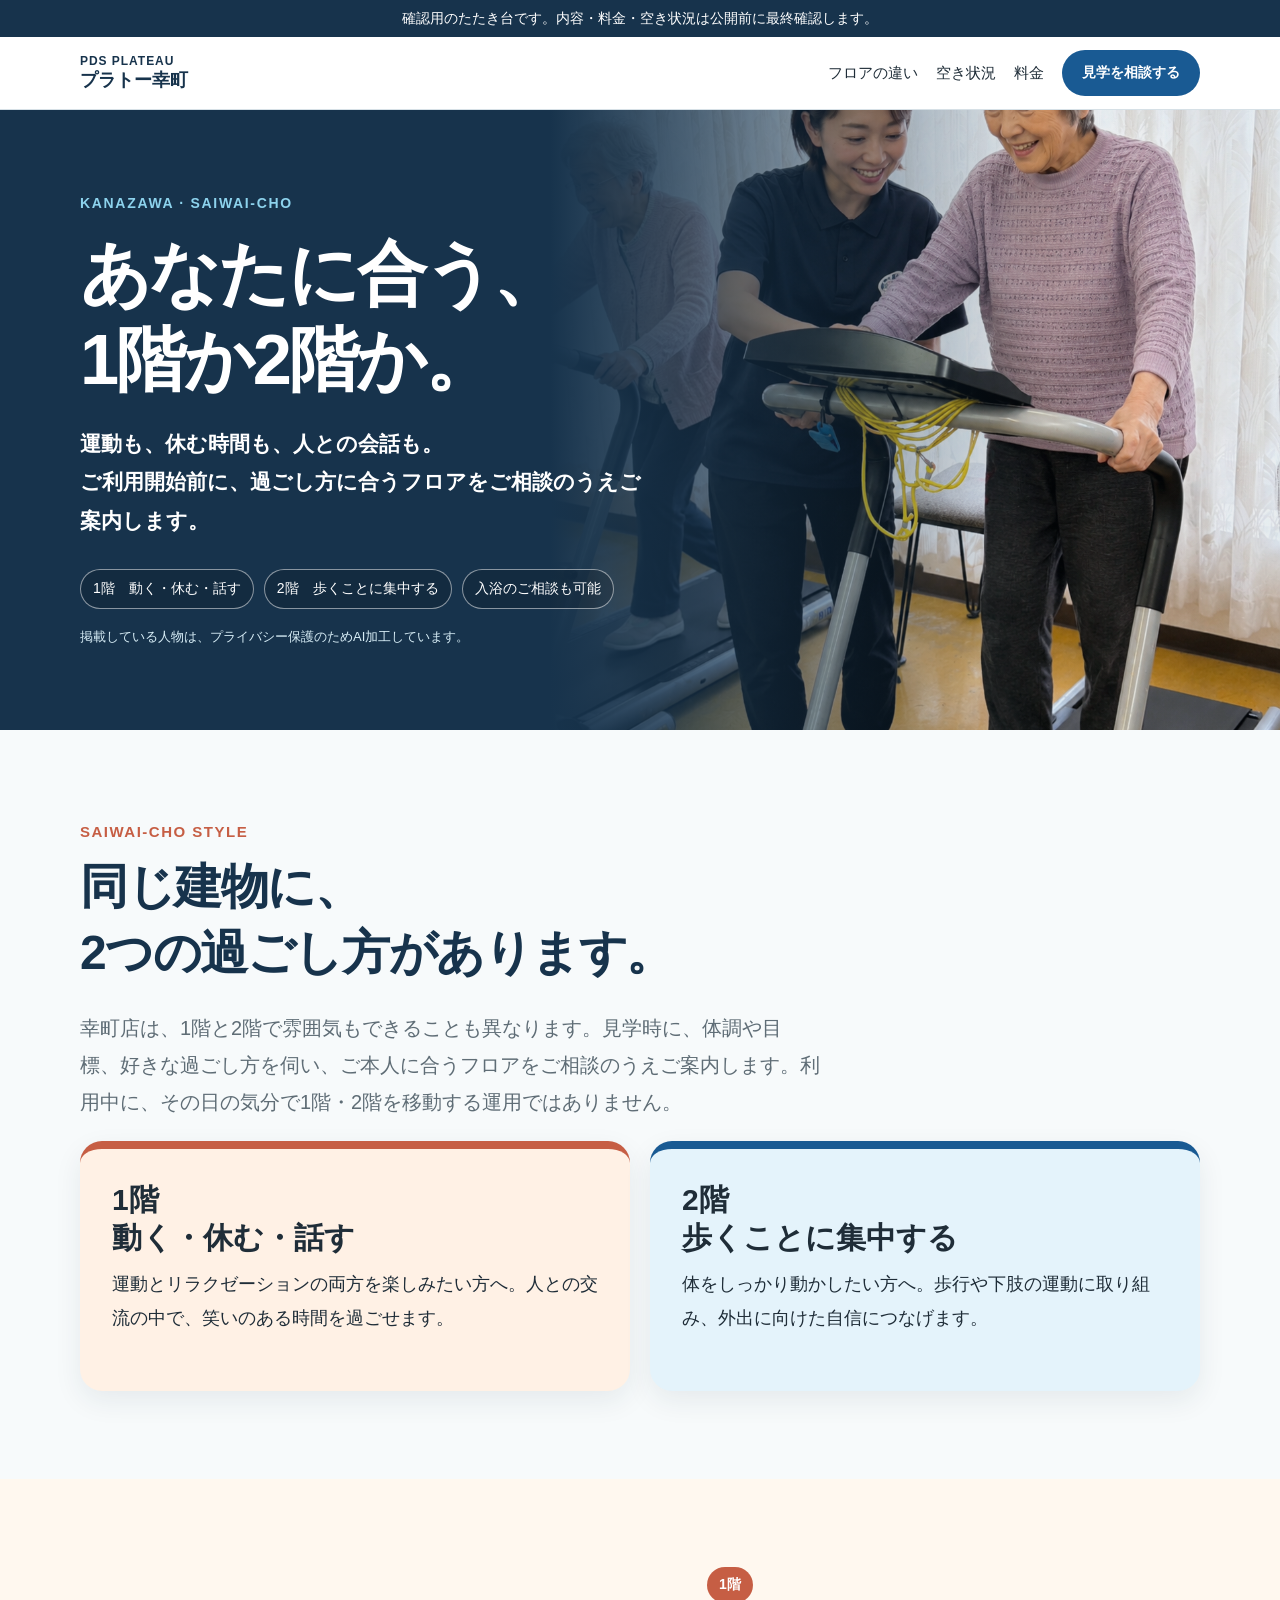
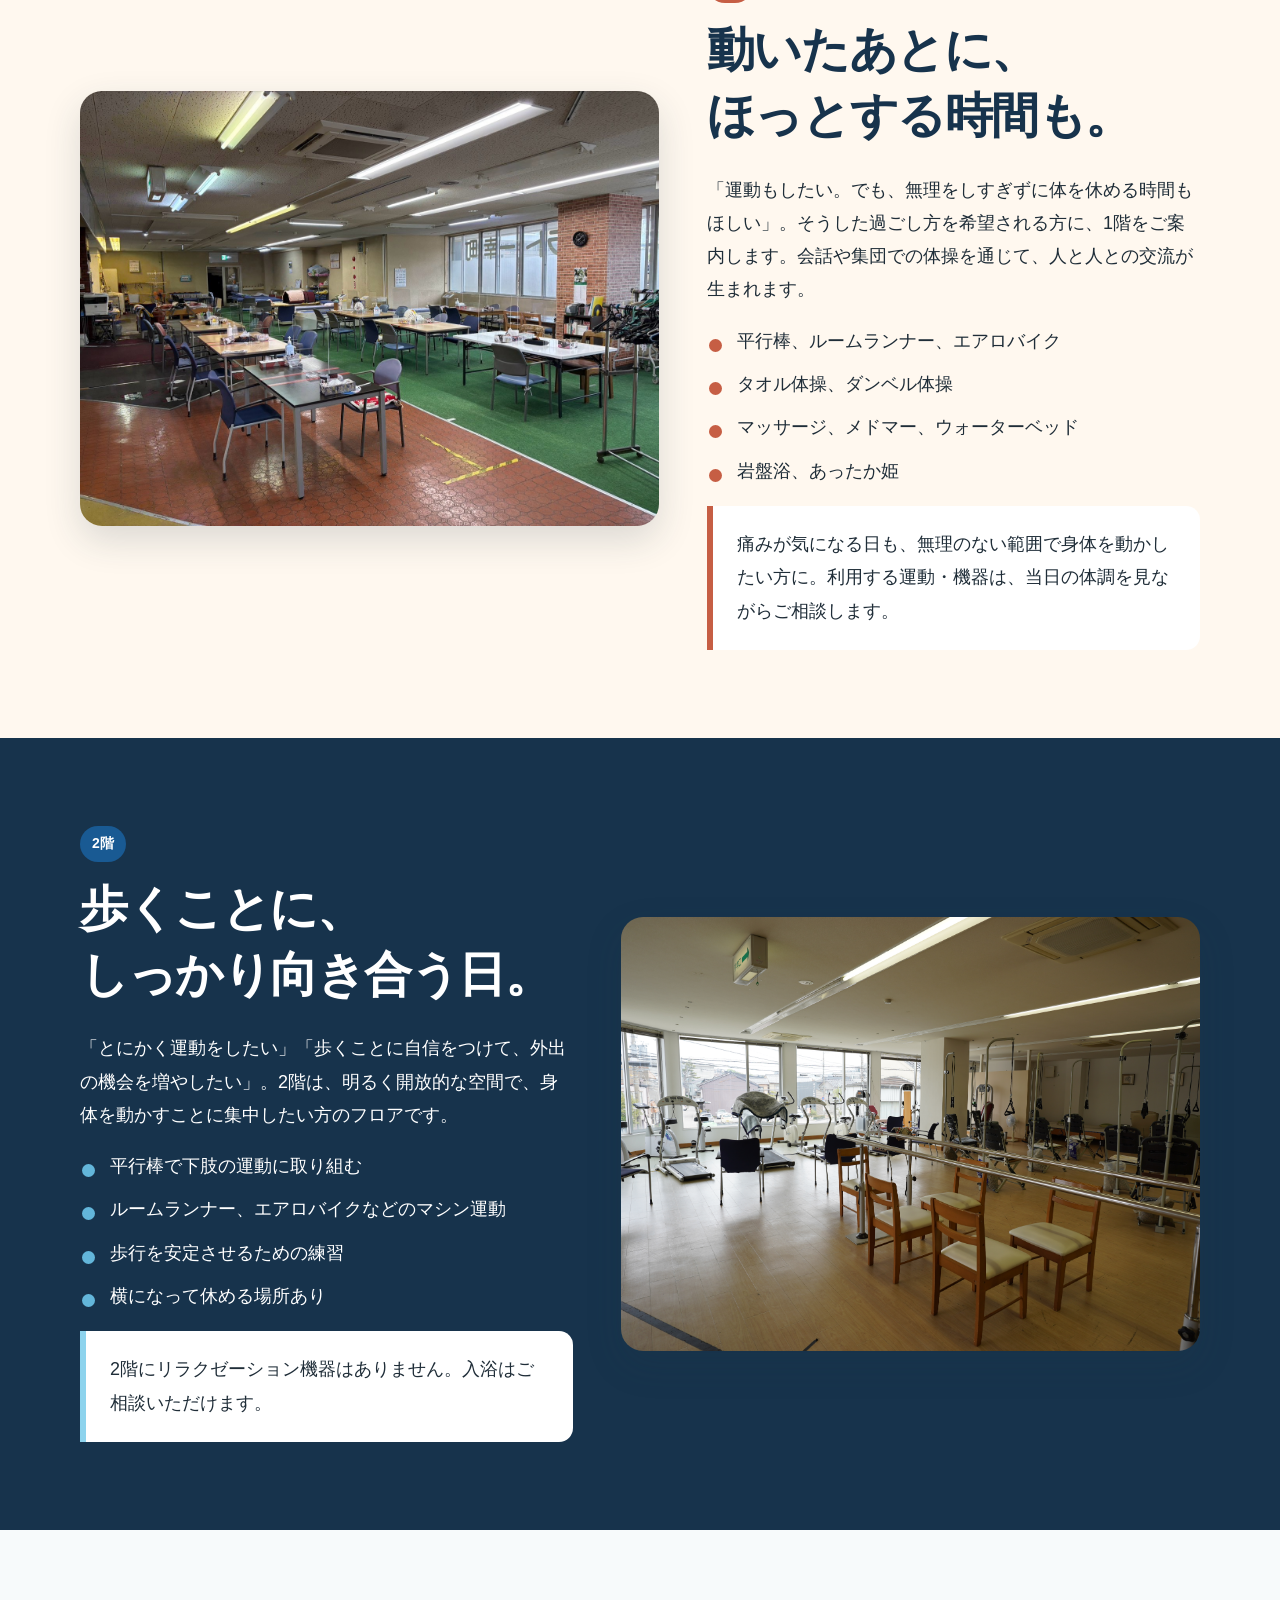
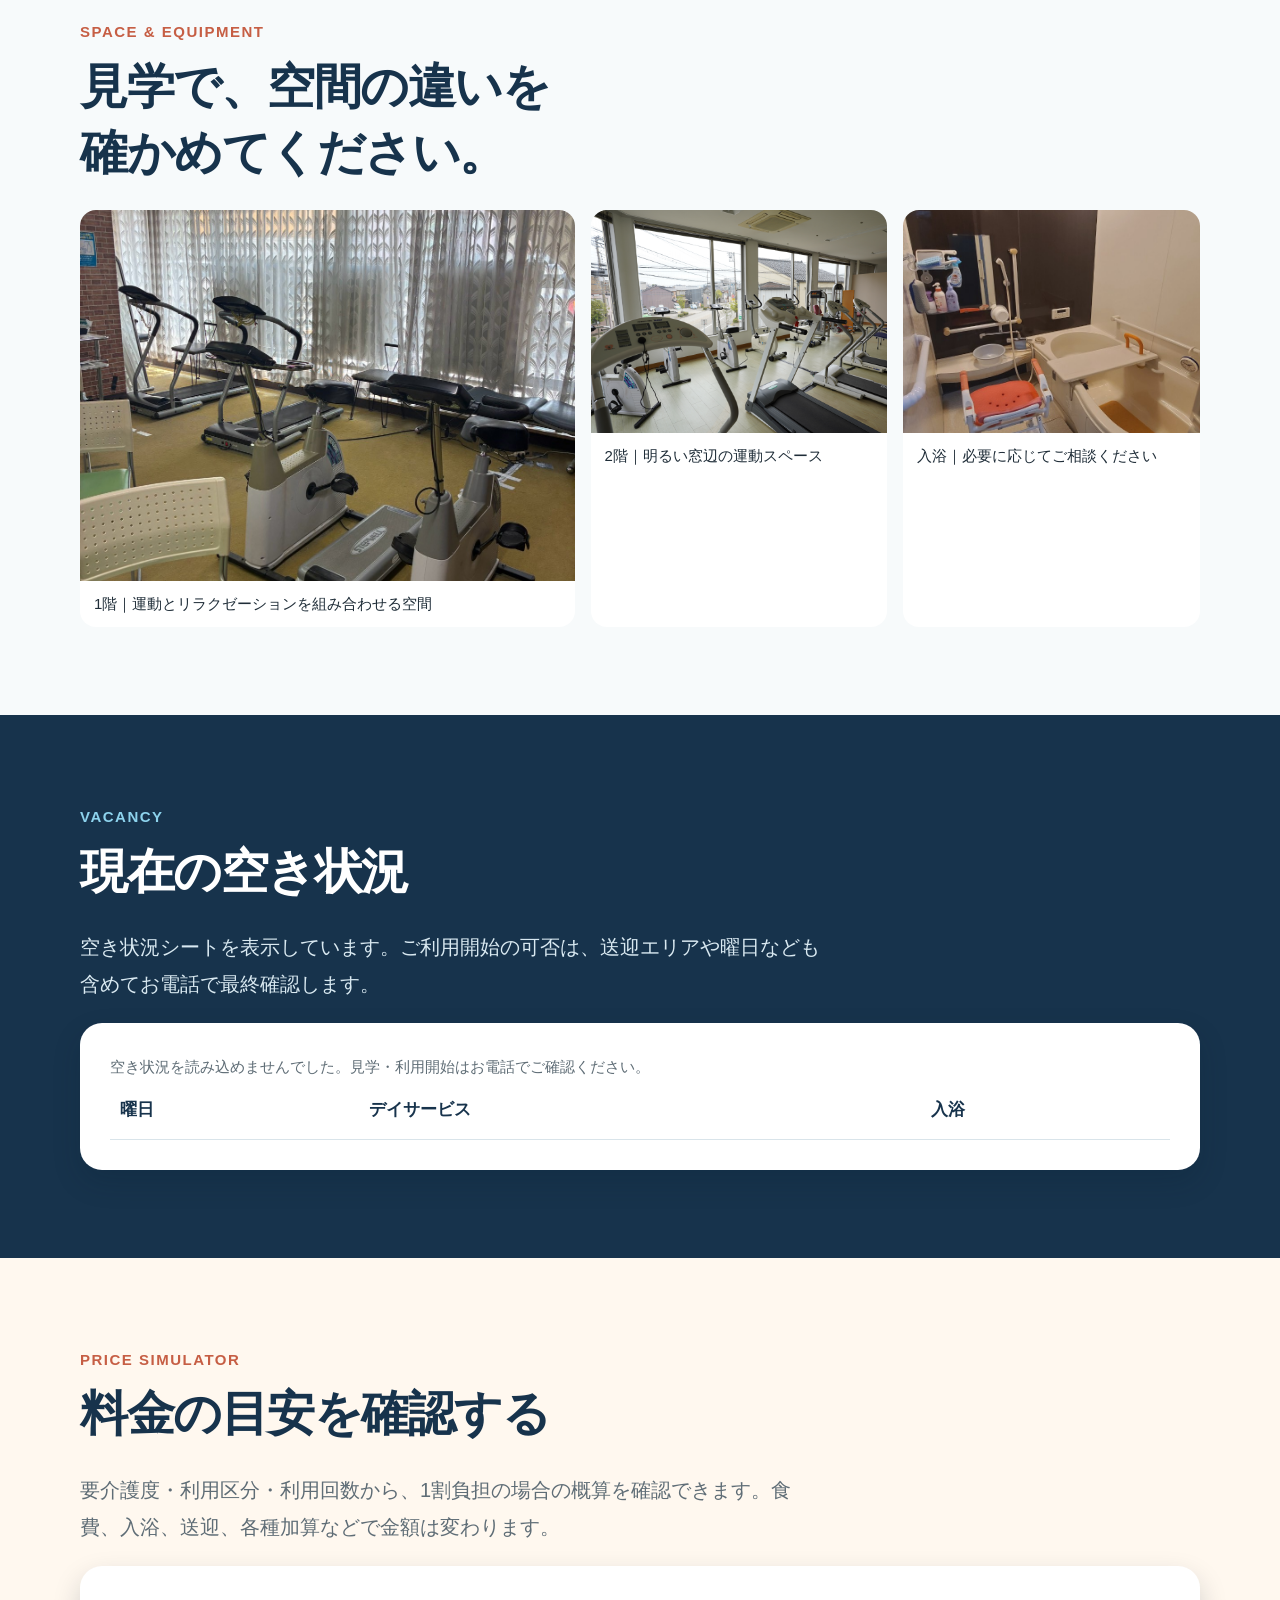
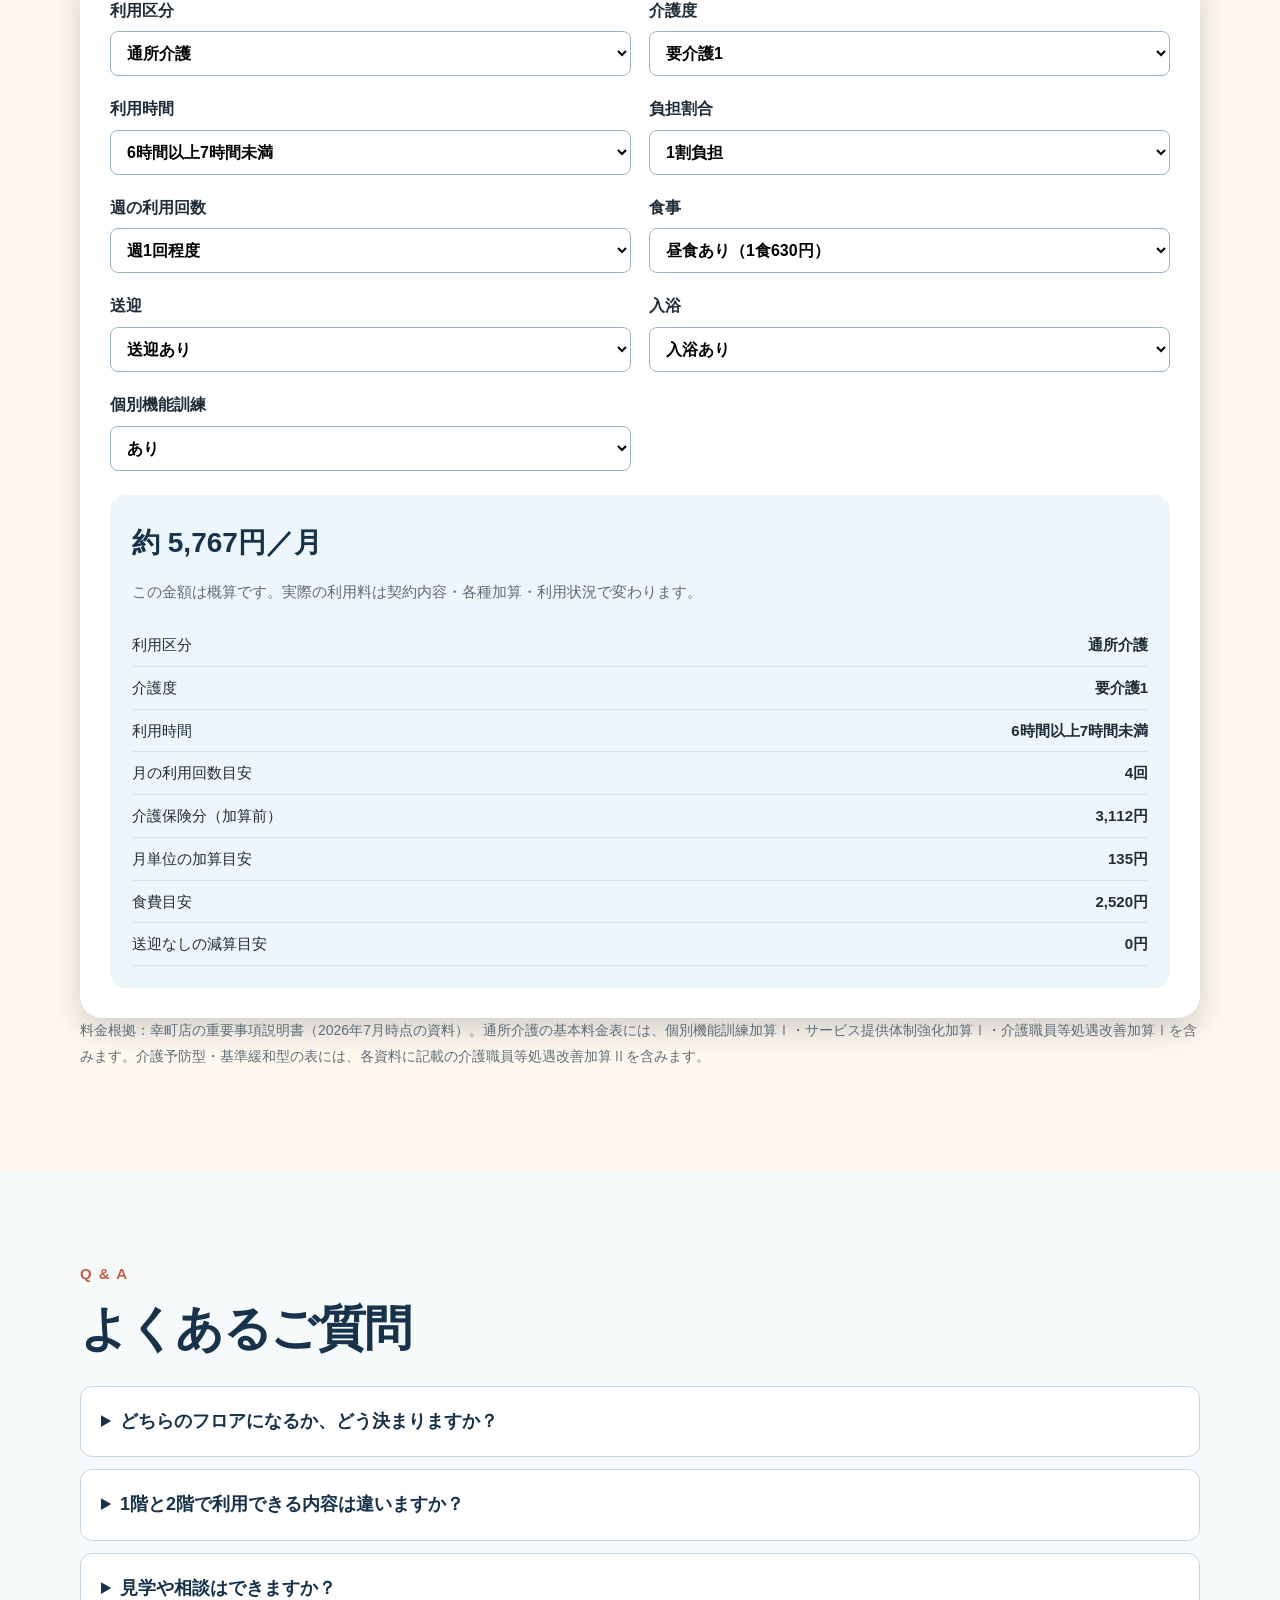
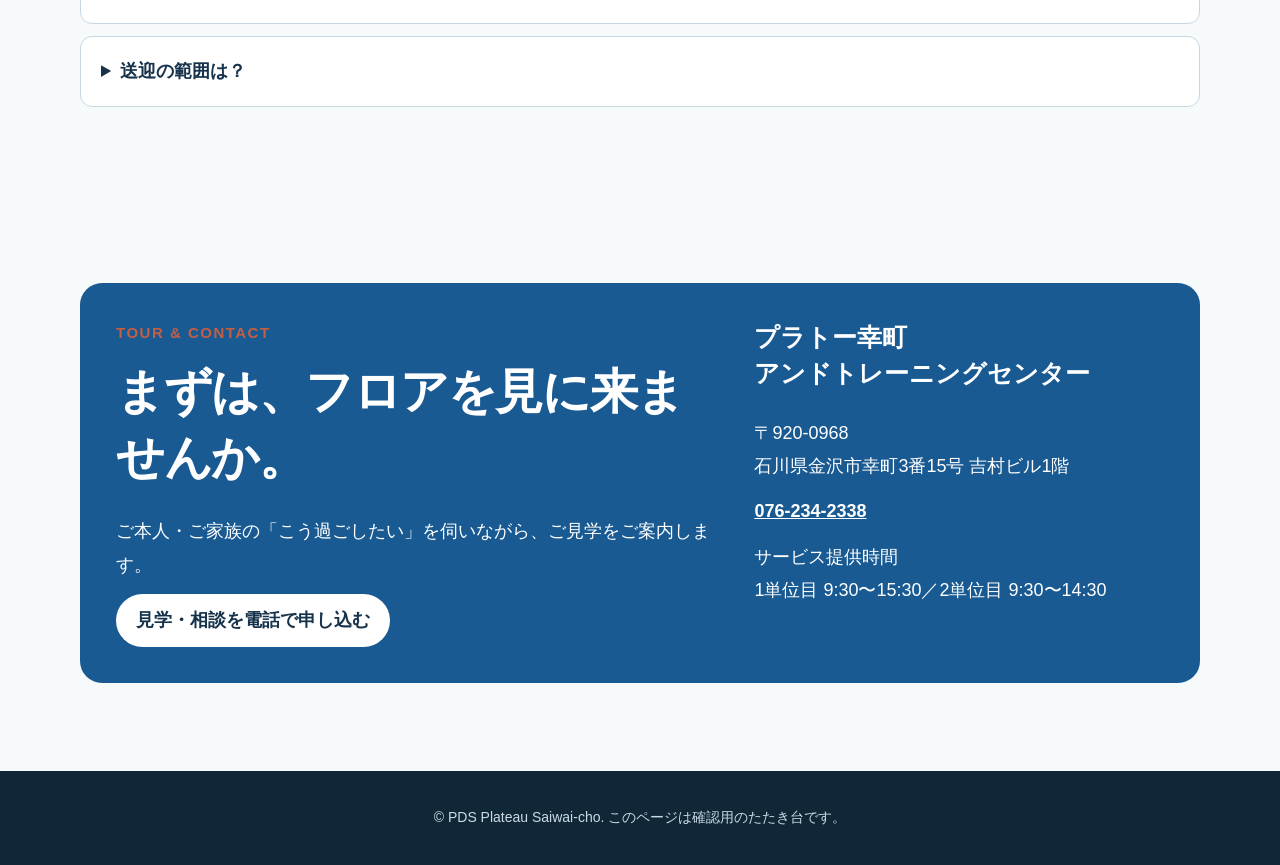
==== index.html @ 72af3db1 "Add Saiwaicho review pages" ====
<!doctype html>
<html lang="ja">
<head>
  <meta charset="utf-8">
  <meta name="viewport" content="width=device-width, initial-scale=1">
  <meta name="robots" content="noindex,nofollow">
  <title>プラトー幸町アンドトレーニングセンター｜金沢市のデイサービス</title>
  <meta name="description" content="金沢市幸町のプラトー幸町アンドトレーニングセンター。1階は運動とリラクゼーション、2階は運動に集中できるデイサービスです。">
  <link rel="stylesheet" href="assets/saiwaicho.css">
</head>
<body>
  <div class="draft-banner">確認用のたたき台です。内容・料金・空き状況は公開前に最終確認します。</div>
  <header class="site-header">
    <div class="header-inner">
      <a class="brand" href="#top"><small>PDS PLATEAU</small>プラトー幸町</a>
      <nav class="site-nav" aria-label="ページ内メニュー">
        <a href="#floors">フロアの違い</a><a href="#availability">空き状況</a><a href="#price">料金</a>
        <a class="nav-cta" href="#visit">見学を相談する</a>
      </nav>
    </div>
  </header>

  <main id="top">
    <section class="hero" aria-labelledby="hero-title">
      <div class="hero-media"><img src="assets/saiwaicho/hero-ai-training.png" alt="スタッフと一緒にルームランナーで運動する様子"></div>
      <div class="hero-inner">
        <div>
          <p class="eyebrow">KANAZAWA · SAIWAI-CHO</p>
          <h1 id="hero-title">あなたに合う、<br>1階か2階か。</h1>
          <p class="hero-lead">運動も、休む時間も、人との会話も。<br>ご利用開始前に、過ごし方に合うフロアをご相談のうえご案内します。</p>
          <div class="hero-steps"><span>1階　動く・休む・話す</span><span>2階　歩くことに集中する</span><span>入浴のご相談も可能</span></div>
          <p class="photo-note">掲載している人物は、プライバシー保護のためAI加工しています。</p>
        </div>
      </div>
    </section>

    <section class="section">
      <div class="container">
        <p class="section-kicker">SAIWAI-CHO STYLE</p>
        <h2>同じ建物に、<br>2つの過ごし方があります。</h2>
        <p class="lede">幸町店は、1階と2階で雰囲気もできることも異なります。見学時に、体調や目標、好きな過ごし方を伺い、ご本人に合うフロアをご相談のうえご案内します。利用中に、その日の気分で1階・2階を移動する運用ではありません。</p>
        <div class="floor-choice" id="floors">
          <a class="choice-card choice-card--one" href="#floor-one"><strong>1階<br>動く・休む・話す</strong>運動とリラクゼーションの両方を楽しみたい方へ。人との交流の中で、笑いのある時間を過ごせます。</a>
          <a class="choice-card choice-card--two" href="#floor-two"><strong>2階<br>歩くことに集中する</strong>体をしっかり動かしたい方へ。歩行や下肢の運動に取り組み、外出に向けた自信につなげます。</a>
        </div>
      </div>
    </section>

    <section class="section section--cream" id="floor-one">
      <div class="container floor-block">
        <div class="floor-image"><img src="assets/saiwaicho/floor-one.jpg" alt="1階のテーブルと運動スペース"></div>
        <div>
          <span class="floor-label">1階</span>
          <h2>動いたあとに、<br>ほっとする時間も。</h2>
          <p>「運動もしたい。でも、無理をしすぎずに体を休める時間もほしい」。そうした過ごし方を希望される方に、1階をご案内します。会話や集団での体操を通じて、人と人との交流が生まれます。</p>
          <ul class="feature-list">
            <li>平行棒、ルームランナー、エアロバイク</li>
            <li>タオル体操、ダンベル体操</li>
            <li>マッサージ、メドマー、ウォーターベッド</li>
            <li>岩盤浴、あったか姫</li>
          </ul>
          <div class="note-box">痛みが気になる日も、無理のない範囲で身体を動かしたい方に。利用する運動・機器は、当日の体調を見ながらご相談します。</div>
        </div>
      </div>
    </section>

    <section class="section section--blue" id="floor-two">
      <div class="container floor-block floor-block--reverse">
        <div>
          <span class="floor-label floor-label--two">2階</span>
          <h2>歩くことに、<br>しっかり向き合う日。</h2>
          <p>「とにかく運動をしたい」「歩くことに自信をつけて、外出の機会を増やしたい」。2階は、明るく開放的な空間で、身体を動かすことに集中したい方のフロアです。</p>
          <ul class="feature-list feature-list--two">
            <li>平行棒で下肢の運動に取り組む</li>
            <li>ルームランナー、エアロバイクなどのマシン運動</li>
            <li>歩行を安定させるための練習</li>
            <li>横になって休める場所あり</li>
          </ul>
          <div class="note-box">2階にリラクゼーション機器はありません。入浴はご相談いただけます。</div>
        </div>
        <div class="floor-image"><img src="assets/saiwaicho/floor-two-wide.jpg" alt="2階の平行棒と運動機器があるスペース"></div>
      </div>
    </section>

    <section class="section">
      <div class="container">
        <p class="section-kicker">SPACE & EQUIPMENT</p>
        <h2>見学で、空間の違いを<br>確かめてください。</h2>
        <div class="gallery">
          <figure><img src="assets/saiwaicho/floor-one-cardio.jpg" alt="1階のエアロバイクとルームランナー"><figcaption>1階｜運動とリラクゼーションを組み合わせる空間</figcaption></figure>
          <figure><img src="assets/saiwaicho/floor-two-cardio.jpg" alt="2階のルームランナーとエアロバイク"><figcaption>2階｜明るい窓辺の運動スペース</figcaption></figure>
          <figure><img src="assets/saiwaicho/bath.jpg" alt="手すりと入浴用椅子のある浴室"><figcaption>入浴｜必要に応じてご相談ください</figcaption></figure>
        </div>
      </div>
    </section>

    <section class="section section--blue" id="availability">
      <div class="container">
        <p class="section-kicker">VACANCY</p>
        <h2>現在の空き状況</h2>
        <p class="lede">空き状況シートを表示しています。ご利用開始の可否は、送迎エリアや曜日なども含めてお電話で最終確認します。</p>
        <div class="availability-wrap" data-pds-availability></div>
      </div>
    </section>

    <section class="section section--cream" id="price">
      <div class="container">
        <p class="section-kicker">PRICE SIMULATOR</p>
        <h2>料金の目安を確認する</h2>
        <p class="lede">要介護度・利用区分・利用回数から、1割負担の場合の概算を確認できます。食費、入浴、送迎、各種加算などで金額は変わります。</p>
        <div class="simulator" data-pds-simulator></div>
        <p class="source-note">料金根拠：幸町店の重要事項説明書（2026年7月時点の資料）。通所介護の基本料金表には、個別機能訓練加算Ⅰ・サービス提供体制強化加算Ⅰ・介護職員等処遇改善加算Ⅰを含みます。介護予防型・基準緩和型の表には、各資料に記載の介護職員等処遇改善加算Ⅱを含みます。</p>
      </div>
    </section>

    <section class="section">
      <div class="container">
        <p class="section-kicker">Q & A</p>
        <h2>よくあるご質問</h2>
        <div class="faq">
          <details><summary>どちらのフロアになるか、どう決まりますか？</summary><p>運動量、休憩の取り方、人との交流などのご希望を伺い、ご利用開始前にご相談のうえフロアをご案内します。利用中に、その日の気分で1階・2階を移動する運用ではありません。</p></details>
          <details><summary>1階と2階で利用できる内容は違いますか？</summary><p>1階は運動とリラクゼーション、2階は運動に集中できる環境です。2階にはリラクゼーション機器はありませんが、横になって休める場所があり、入浴もご相談いただけます。</p></details>
          <details><summary>見学や相談はできますか？</summary><p>可能です。曜日ごとの空き状況も含め、まずはお気軽にお電話ください。</p></details>
          <details><summary>送迎の範囲は？</summary><p>通常の実施地域は金沢市です。詳しい送迎可否は住所と曜日を伺って確認します。</p></details>
        </div>
      </div>
    </section>

    <section class="section" id="visit">
      <div class="container contact">
        <div><p class="section-kicker">TOUR & CONTACT</p><h2>まずは、フロアを見に来ませんか。</h2><p>ご本人・ご家族の「こう過ごしたい」を伺いながら、ご見学をご案内します。</p><a class="button" href="tel:0762342338">見学・相談を電話で申し込む</a></div>
        <div><h3>プラトー幸町<br>アンドトレーニングセンター</h3><p>〒920-0968<br>石川県金沢市幸町3番15号 吉村ビル1階</p><p><a href="tel:0762342338">076-234-2338</a></p><p>サービス提供時間<br>1単位目 9:30〜15:30／2単位目 9:30〜14:30</p></div>
      </div>
    </section>
  </main>
  <footer class="footer">© PDS Plateau Saiwai-cho. このページは確認用のたたき台です。</footer>
  <script src="assets/saiwaicho-config.js"></script>
  <script src="assets/saiwaicho-tools.js"></script>
  <script>window.PDSSaiwaichoTools.init(window.PDSSaiwaichoConfig);</script>
</body>
</html>
---- assets/saiwaicho.css ----
@import url("tokens.css");

:root {
  --saiwai-navy: #17334c;
  --saiwai-blue: #195a93;
  --saiwai-sky: #eaf5fb;
  --saiwai-coral: #c65e44;
  --saiwai-cream: #fff8ef;
  --saiwai-ink: #1f2d38;
  --saiwai-line: #c6d8e2;
  --saiwai-muted: #5f6d76;
  --saiwai-white: #ffffff;
  --saiwai-radius: 22px;
}

* { box-sizing: border-box; }
html { scroll-behavior: smooth; }
body {
  margin: 0;
  color: var(--saiwai-ink);
  background: #f7fafb;
  font-family: "Noto Sans JP", "Hiragino Kaku Gothic ProN", "Yu Gothic", sans-serif;
  font-size: 18px;
  line-height: 1.85;
}
img { display: block; width: 100%; height: auto; }
a { color: inherit; }
button, select { font: inherit; }
.draft-banner { padding: 8px 20px; color: #fff; background: var(--saiwai-navy); text-align: center; font-size: 14px; line-height: 1.5; }
.site-header { position: sticky; z-index: 30; top: 0; border-bottom: 1px solid #d6e0e6; background: rgba(255,255,255,.94); backdrop-filter: blur(8px); }
.header-inner, .container { width: min(1120px, calc(100% - 40px)); margin: 0 auto; }
.header-inner { min-height: 72px; display: flex; justify-content: space-between; align-items: center; gap: 16px; }
.brand { color: var(--saiwai-navy); text-decoration: none; font-weight: 800; line-height: 1.25; }
.brand small { display: block; font-size: 12px; letter-spacing: .08em; }
.site-nav { display: flex; align-items: center; gap: 18px; font-size: 15px; }
.site-nav a { text-decoration: none; }
.site-nav .nav-cta, .button { display: inline-flex; justify-content: center; align-items: center; min-height: 50px; padding: 10px 20px; border: 0; border-radius: 999px; color: #fff; background: var(--saiwai-blue); text-decoration: none; font-weight: 800; cursor: pointer; }
.site-nav .nav-cta { min-height: 40px; font-size: 14px; }
.hero { overflow: hidden; position: relative; min-height: 620px; color: #fff; background: var(--saiwai-navy); }
.hero-media { position: absolute; inset: 0 0 0 43%; }
.hero-media::after { content: ""; position: absolute; inset: 0; background: linear-gradient(90deg, var(--saiwai-navy) 0%, rgba(23,51,76,.78) 18%, rgba(23,51,76,.08) 68%); }
.hero-media img { height: 100%; object-fit: cover; object-position: center; }
.hero-inner { position: relative; z-index: 1; width: min(1120px, calc(100% - 40px)); min-height: 620px; margin: auto; display: flex; align-items: center; }
.eyebrow { margin: 0 0 14px; color: #8dd3ed; font-size: 14px; font-weight: 800; letter-spacing: .12em; }
h1, h2, h3, p { margin-top: 0; }
h1 { max-width: 680px; margin-bottom: 22px; font-size: clamp(42px, 5.5vw, 72px); line-height: 1.22; letter-spacing: -.04em; }
.hero-lead { max-width: 570px; margin-bottom: 28px; font-size: 21px; font-weight: 600; }
.photo-note { margin: 16px 0 0; color: #d7edf6; font-size: 13px; }
.hero-steps { display: flex; flex-wrap: wrap; gap: 10px; max-width: 560px; }
.hero-steps span { padding: 6px 12px; border: 1px solid rgba(255,255,255,.5); border-radius: 999px; background: rgba(0,0,0,.15); font-size: 14px; }
.section { padding: 88px 0; }
.section--cream { background: var(--saiwai-cream); }
.section--blue { color: #fff; background: var(--saiwai-navy); }
.section-kicker { margin-bottom: 8px; color: var(--saiwai-coral); font-size: 15px; font-weight: 800; letter-spacing: .1em; }
.section--blue .section-kicker { color: #8dd3ed; }
h2 { margin-bottom: 24px; color: var(--saiwai-navy); font-size: clamp(30px, 4vw, 48px); line-height: 1.38; letter-spacing: -.03em; }
.section--blue h2 { color: #fff; }
h3 { color: var(--saiwai-navy); font-size: 25px; line-height: 1.45; }
.section--blue h3 { color: #fff; }
.lede { max-width: 740px; color: var(--saiwai-muted); font-size: 20px; }
.section--blue .lede { color: #d9e9f1; }
.floor-choice { display: grid; grid-template-columns: 1fr 1fr; gap: 20px; }
.choice-card { min-height: 250px; padding: 32px; border-radius: var(--saiwai-radius); color: var(--saiwai-ink); text-decoration: none; box-shadow: 0 10px 28px rgba(30,53,67,.08); }
.choice-card--one { background: #fff1e5; border-top: 8px solid var(--saiwai-coral); }
.choice-card--two { background: #e4f3fb; border-top: 8px solid var(--saiwai-blue); }
.choice-card strong { display: block; margin-bottom: 12px; font-size: 30px; line-height: 1.25; }
.floor-block { display: grid; grid-template-columns: 1.08fr .92fr; gap: 48px; align-items: center; }
.floor-block--reverse { grid-template-columns: .92fr 1.08fr; }
.floor-block--reverse .floor-image { order: 2; }
.floor-label { display: inline-flex; margin-bottom: 14px; padding: 5px 12px; border-radius: 999px; color: #fff; background: var(--saiwai-coral); font-size: 14px; font-weight: 800; }
.floor-label--two { background: var(--saiwai-blue); }
.floor-image { overflow: hidden; border-radius: var(--saiwai-radius); box-shadow: 0 14px 36px rgba(30,53,67,.16); }
.floor-image img { aspect-ratio: 4 / 3; object-fit: cover; }
.feature-list { padding: 0; list-style: none; }
.feature-list li { position: relative; margin: 10px 0; padding-left: 30px; }
.feature-list li::before { content: ""; position: absolute; top: .78em; left: 2px; width: 13px; height: 13px; border-radius: 50%; background: var(--saiwai-coral); }
.feature-list--two li::before { background: #63b6da; }
.gallery { display: grid; grid-template-columns: 1.25fr .75fr .75fr; gap: 16px; }
.gallery figure { margin: 0; overflow: hidden; border-radius: 16px; background: #fff; }
.gallery img { aspect-ratio: 4 / 3; object-fit: cover; }
.gallery figcaption { padding: 12px 14px; font-size: 15px; line-height: 1.5; }
.note-box { padding: 22px 24px; border-left: 6px solid var(--saiwai-coral); border-radius: 0 14px 14px 0; background: #fff; }
.section--blue .note-box { border-color: #8dd3ed; color: var(--saiwai-ink); }
.availability-wrap, .simulator, .fact-panel { padding: 30px; border-radius: var(--saiwai-radius); background: #fff; color: var(--saiwai-ink); box-shadow: 0 12px 28px rgba(8,27,43,.18); }
.availability-table { width: 100%; border-collapse: collapse; font-size: 17px; }
.availability-table th, .availability-table td { padding: 13px 10px; border-bottom: 1px solid #d9e4ea; text-align: left; }
.availability-table th { color: var(--saiwai-navy); }
.availability-status { margin: 0; color: var(--saiwai-muted); font-size: 15px; }
.form-grid { display: grid; grid-template-columns: repeat(2, 1fr); gap: 18px; }
.form-grid label { display: block; font-size: 16px; font-weight: 700; }
.form-grid select { width: 100%; margin-top: 6px; padding: 12px; border: 1px solid #9eb4c1; border-radius: 8px; background: #fff; }
.estimate-result { margin-top: 24px; padding: 22px; border-radius: 16px; background: #edf6fa; }
.estimate-result strong { color: var(--saiwai-navy); font-size: 28px; }
.estimate-result small { display: block; margin-top: 10px; color: var(--saiwai-muted); }
.hidden { display: none !important; }
.price-breakdown { margin: 18px 0 0; padding: 0; list-style: none; font-size: 15px; }
.price-breakdown li { display: flex; justify-content: space-between; gap: 24px; padding: 7px 0; border-bottom: 1px solid #d7e3e9; }
.price-breakdown b { text-align: right; }
.price-table { width: 100%; border-collapse: collapse; margin-top: 16px; font-size: 16px; }
.price-table th, .price-table td { padding: 10px; border-bottom: 1px solid #dce5e9; text-align: left; }
.price-table th { background: #edf6fa; }
.faq { display: grid; gap: 12px; }
.faq details { padding: 18px 20px; border: 1px solid var(--saiwai-line); border-radius: 12px; background: #fff; }
.faq summary { color: var(--saiwai-navy); font-weight: 800; cursor: pointer; }
.contact { display: grid; grid-template-columns: 1.2fr .8fr; gap: 24px; padding: 36px; border-radius: var(--saiwai-radius); color: #fff; background: var(--saiwai-blue); }
.contact h2, .contact h3 { color: #fff; }
.contact .button { color: var(--saiwai-navy); background: #fff; }
.contact a:not(.button) { color: #fff; font-weight: 800; }
.contact p { margin-bottom: 12px; }
.footer { padding: 34px 20px; color: #cbdbe5; background: #102738; text-align: center; font-size: 14px; }
.care-hero { padding: 104px 0 82px; color: #fff; background: linear-gradient(120deg, var(--saiwai-navy), var(--saiwai-blue)); }
.care-hero h1 { max-width: 880px; }
.care-hero .lede { color: #d8ebf4; }
.care-grid { display: grid; grid-template-columns: repeat(3, 1fr); gap: 18px; }
.care-card { padding: 24px; border: 1px solid #d4e2e9; border-radius: 16px; background: #fff; }
.care-card h3 { margin-bottom: 12px; font-size: 22px; }
.section--blue .care-card, .section--blue .care-card h3, .section--blue .care-card p { color: var(--saiwai-ink); }
.confirm-table { width: 100%; border-collapse: collapse; background: #fff; }
.confirm-table th, .confirm-table td { padding: 14px; border: 1px solid #d7e2e7; text-align: left; vertical-align: top; }
.confirm-table th { width: 31%; color: var(--saiwai-navy); background: #edf6fa; }
.source-note { color: var(--saiwai-muted); font-size: 14px; }

@media (max-width: 760px) {
  body { font-size: 17px; }
  .header-inner { min-height: 62px; }
  .site-nav a:not(.nav-cta) { display: none; }
  .hero, .hero-inner { min-height: 650px; }
  .hero-media { inset: 0; opacity: .38; }
  .hero-media::after { background: linear-gradient(90deg, rgba(23,51,76,.98), rgba(23,51,76,.65)); }
  h1 { font-size: 43px; }
  .hero-lead, .lede { font-size: 18px; }
  .section { padding: 64px 0; }
  .floor-choice, .floor-block, .floor-block--reverse, .gallery, .form-grid, .contact, .care-grid { grid-template-columns: 1fr; }
  .floor-block--reverse .floor-image { order: 0; }
  .gallery figure:first-child { grid-row: auto; }
  .availability-wrap, .simulator, .fact-panel { padding: 22px 18px; }
  .availability-table { font-size: 15px; }
  .contact { padding: 28px 22px; }
  .confirm-table { font-size: 15px; }
  .confirm-table th { width: 38%; }
}
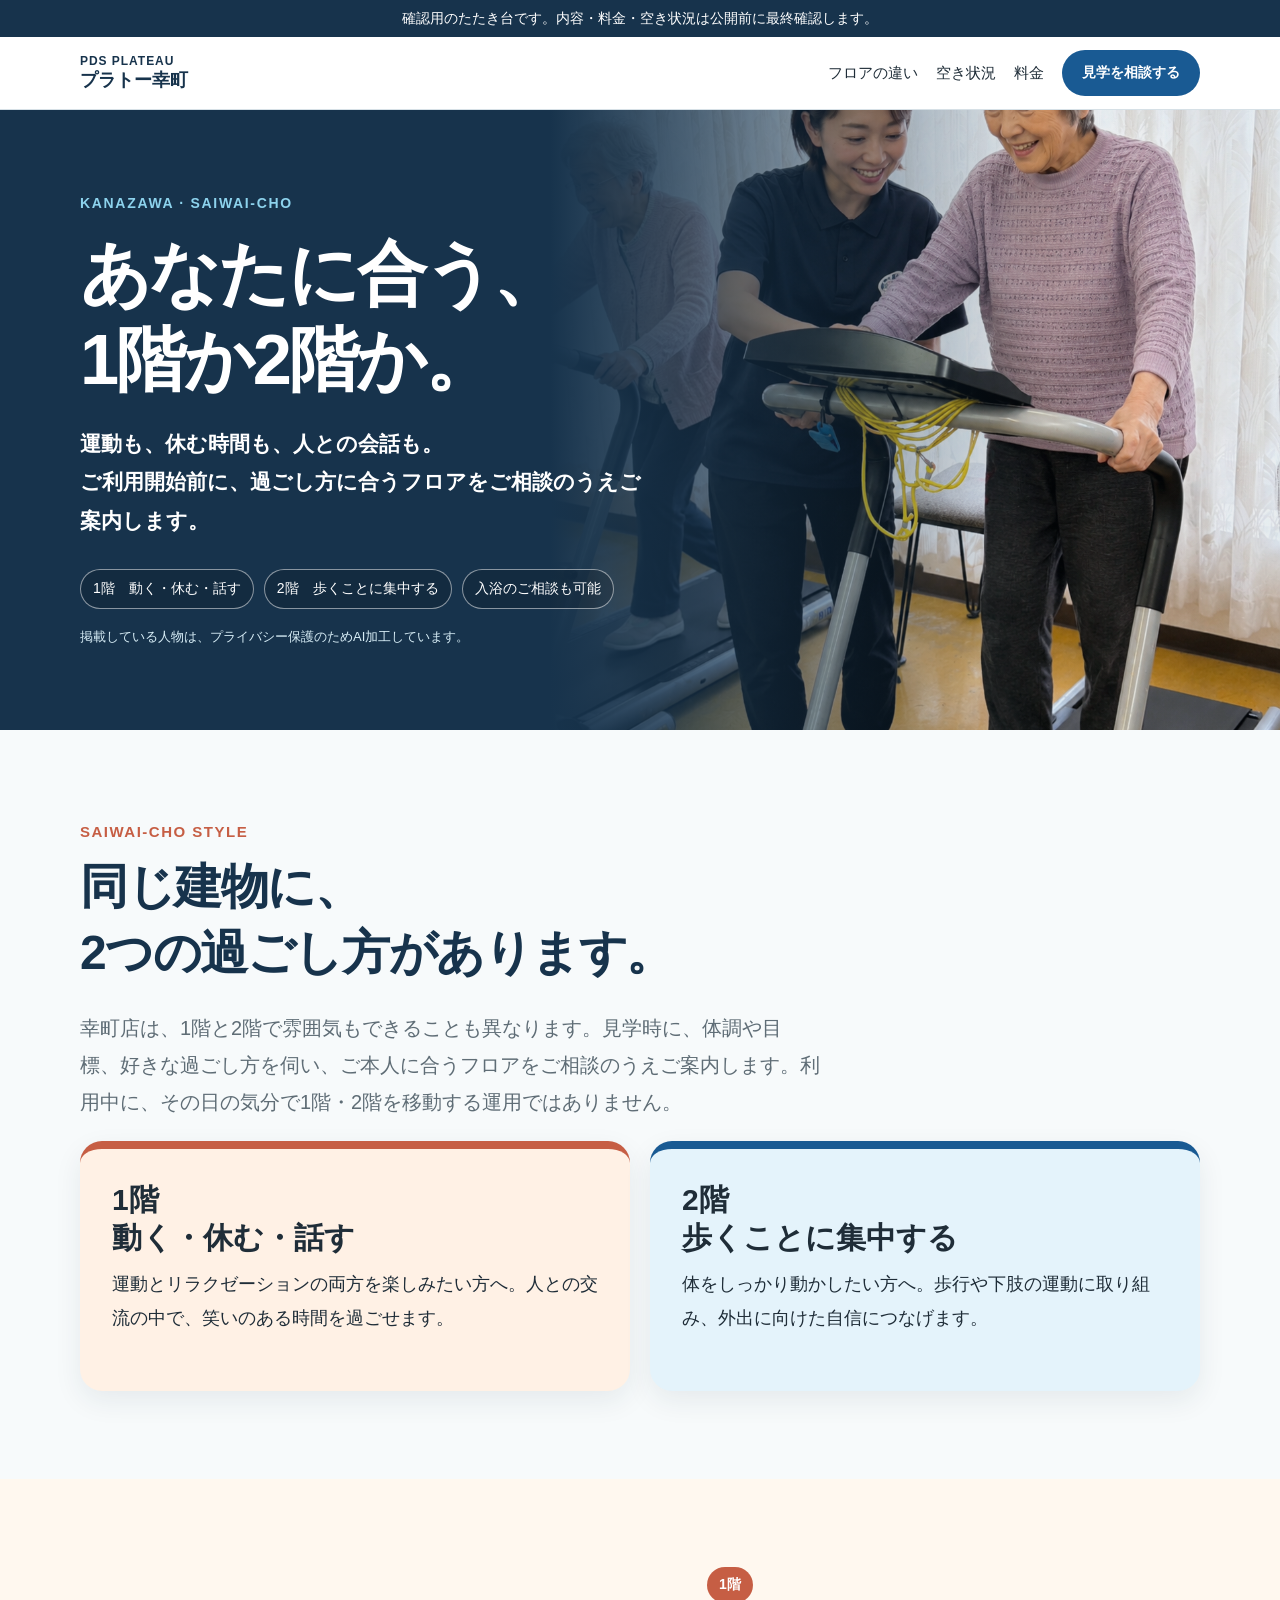
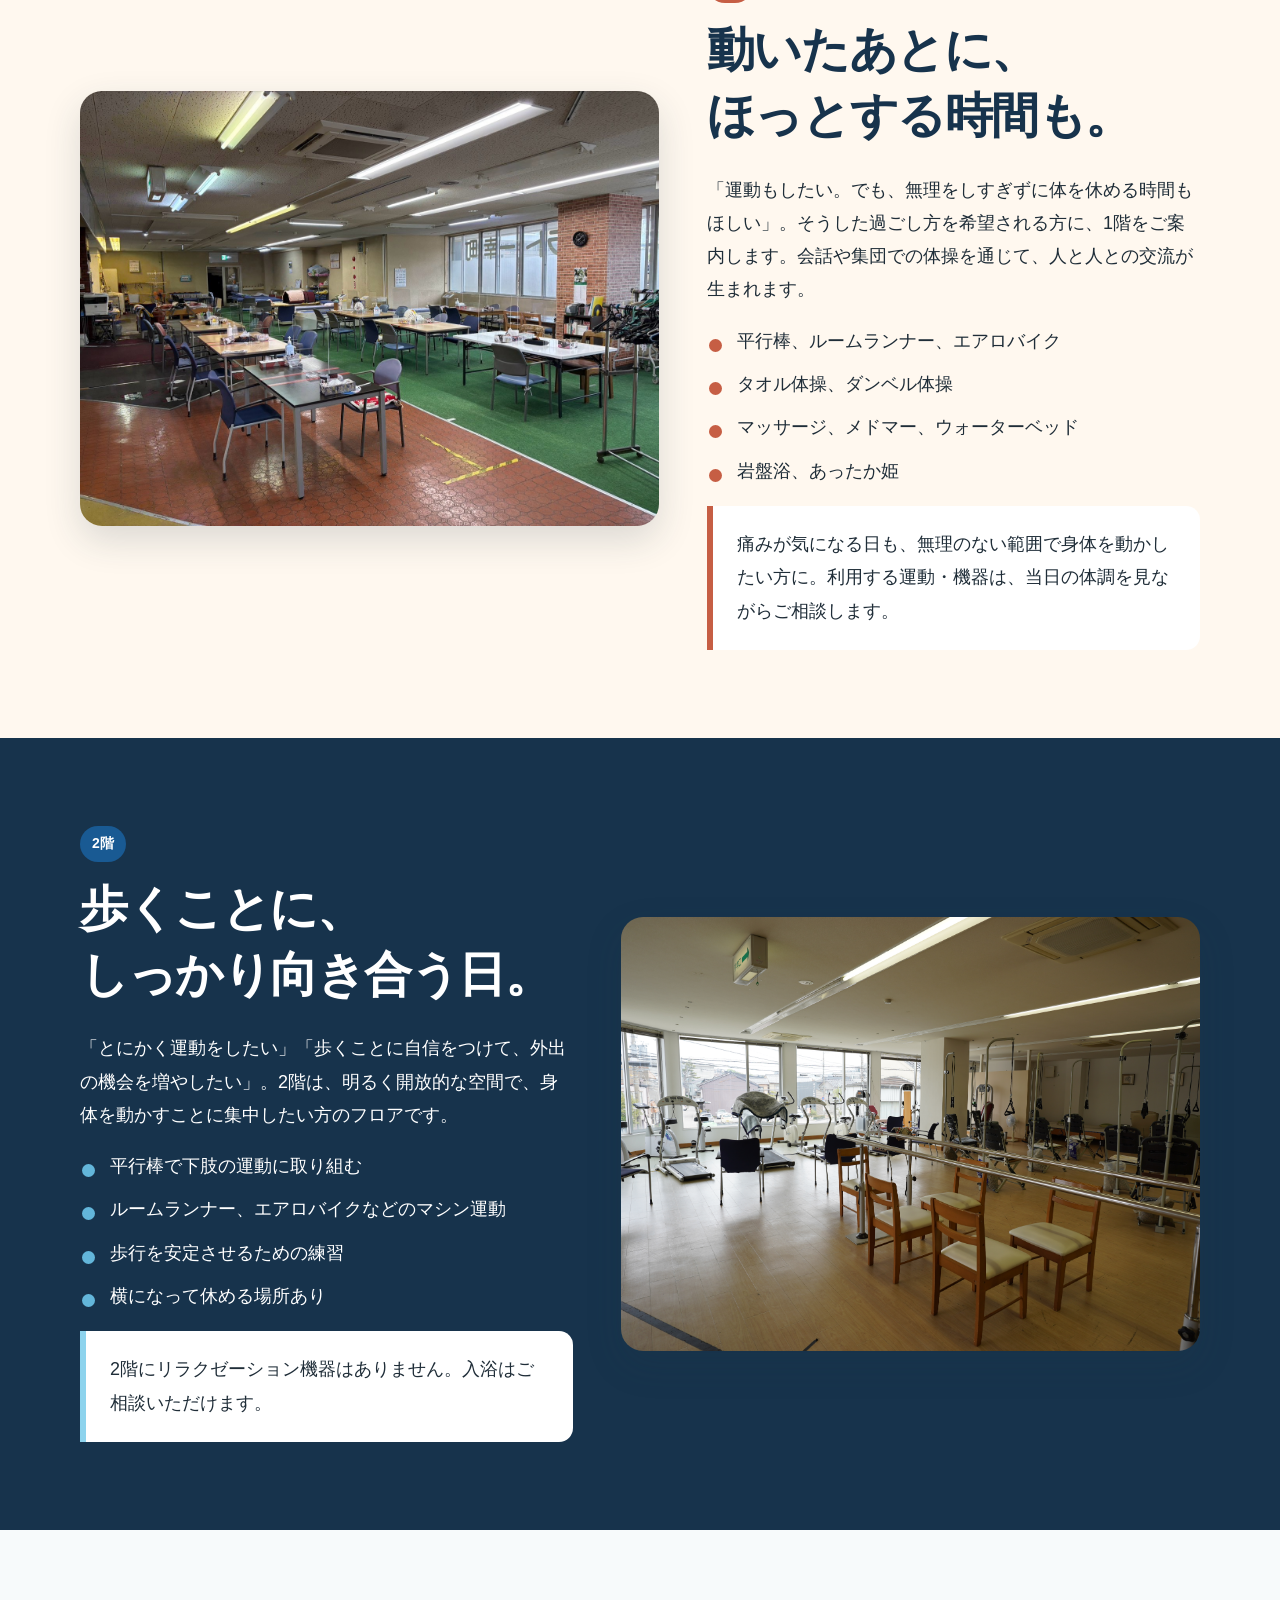
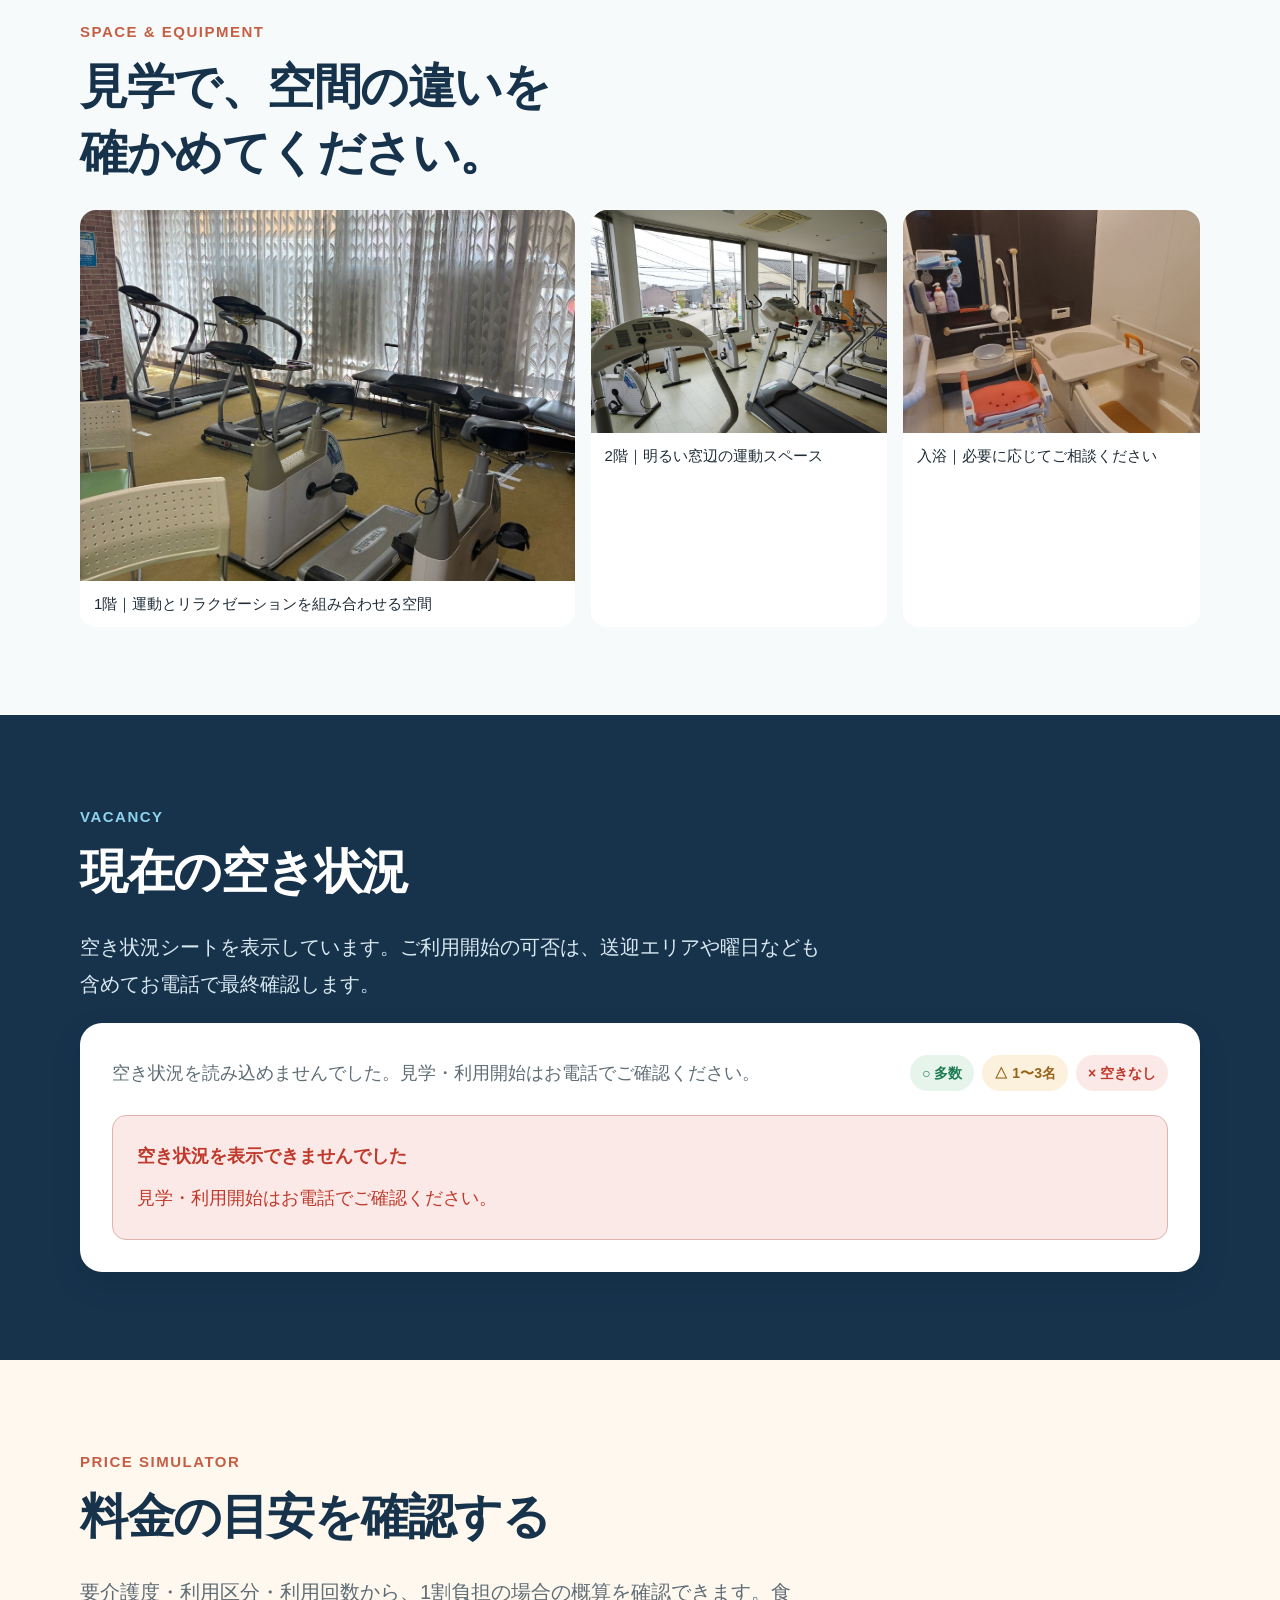
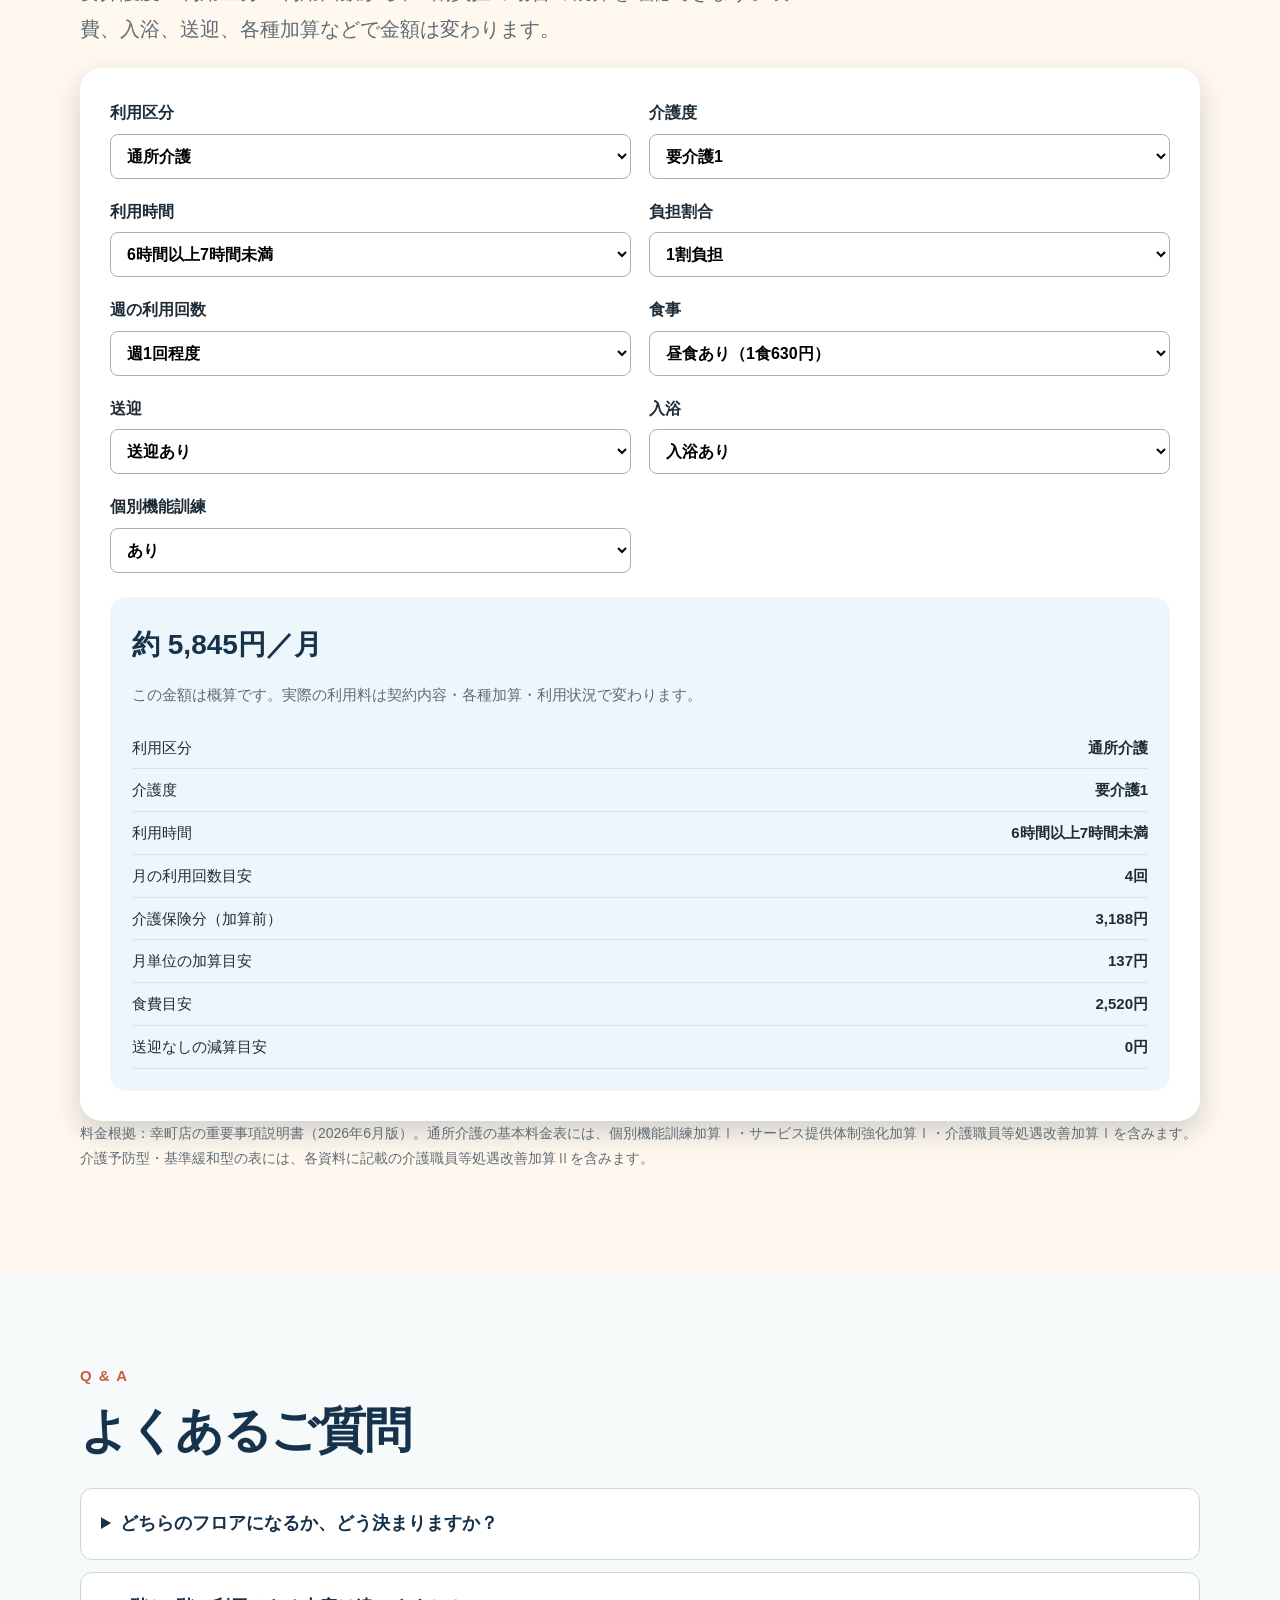
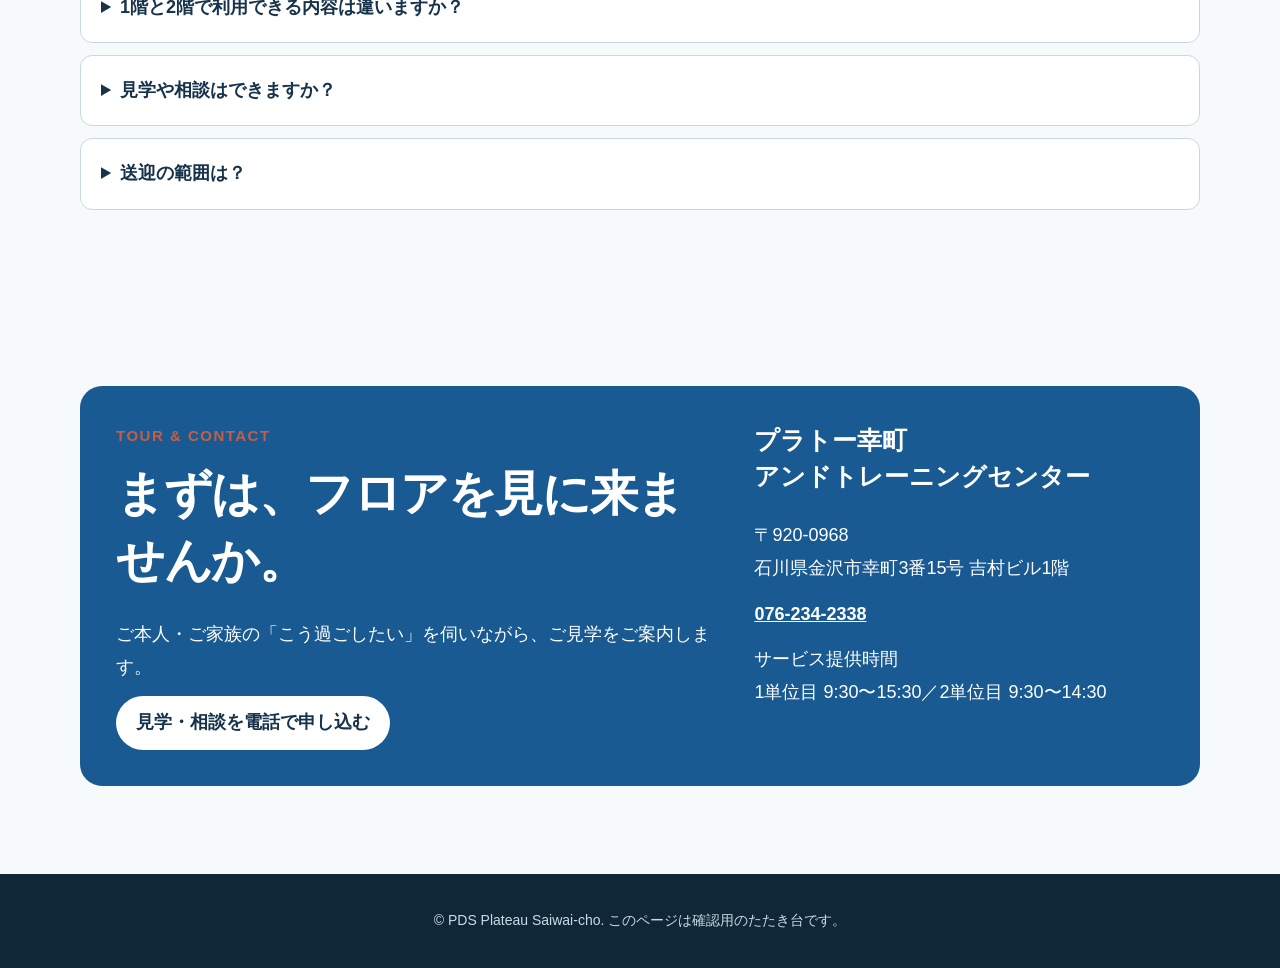
==== commit 4f4bd1f6: "Update Saiwaicho review pages and detailed fees" ====
--- a/index.html
+++ b/index.html
@@ -4,6 +4,7 @@
   <meta charset="utf-8">
   <meta name="viewport" content="width=device-width, initial-scale=1">
   <meta name="robots" content="noindex,nofollow">
+  <link rel="icon" href="favicon.svg" type="image/svg+xml">
   <title>プラトー幸町アンドトレーニングセンター｜金沢市のデイサービス</title>
   <meta name="description" content="金沢市幸町のプラトー幸町アンドトレーニングセンター。1階は運動とリラクゼーション、2階は運動に集中できるデイサービスです。">
   <link rel="stylesheet" href="assets/saiwaicho.css">
@@ -109,7 +110,7 @@
         <h2>料金の目安を確認する</h2>
         <p class="lede">要介護度・利用区分・利用回数から、1割負担の場合の概算を確認できます。食費、入浴、送迎、各種加算などで金額は変わります。</p>
         <div class="simulator" data-pds-simulator></div>
-        <p class="source-note">料金根拠：幸町店の重要事項説明書（2026年7月時点の資料）。通所介護の基本料金表には、個別機能訓練加算Ⅰ・サービス提供体制強化加算Ⅰ・介護職員等処遇改善加算Ⅰを含みます。介護予防型・基準緩和型の表には、各資料に記載の介護職員等処遇改善加算Ⅱを含みます。</p>
+        <p class="source-note">料金根拠：幸町店の重要事項説明書（2026年6月版）。通所介護の基本料金表には、個別機能訓練加算Ⅰ・サービス提供体制強化加算Ⅰ・介護職員等処遇改善加算Ⅰを含みます。介護予防型・基準緩和型の表には、各資料に記載の介護職員等処遇改善加算Ⅱを含みます。</p>
       </div>
     </section>
 
--- a/assets/saiwaicho.css
+++ b/assets/saiwaicho.css
@@ -82,10 +82,26 @@
 .note-box { padding: 22px 24px; border-left: 6px solid var(--saiwai-coral); border-radius: 0 14px 14px 0; background: #fff; }
 .section--blue .note-box { border-color: #8dd3ed; color: var(--saiwai-ink); }
 .availability-wrap, .simulator, .fact-panel { padding: 30px; border-radius: var(--saiwai-radius); background: #fff; color: var(--saiwai-ink); box-shadow: 0 12px 28px rgba(8,27,43,.18); }
-.availability-table { width: 100%; border-collapse: collapse; font-size: 17px; }
-.availability-table th, .availability-table td { padding: 13px 10px; border-bottom: 1px solid #d9e4ea; text-align: left; }
-.availability-table th { color: var(--saiwai-navy); }
-.availability-status { margin: 0; color: var(--saiwai-muted); font-size: 15px; }
+.availability-wrap { padding: 32px; }
+.availability-toolbar { display: flex; justify-content: space-between; align-items: center; gap: 24px; margin-bottom: 24px; }
+.availability-status { margin: 0; color: var(--saiwai-muted); font-size: 18px; }
+.availability-legend { display: flex; flex-wrap: wrap; gap: 8px; }
+.availability-legend span { display: inline-flex; align-items: center; min-height: 36px; padding: 4px 12px; border-radius: 999px; font-size: 14px; font-weight: 700; }
+.legend-many, .status-many { color: #1c7b51; background: #e6f4ec; }
+.legend-few, .status-few { color: #956319; background: #fbf1dc; }
+.legend-none, .status-none { color: #c0392b; background: #fbe9e7; }
+.status-info { color: #3335bb; background: #eef0fb; }
+.availability-grid { display: grid; grid-template-columns: repeat(3, minmax(0, 1fr)); gap: 16px; }
+.availability-day { overflow: hidden; border: 1px solid #d8e3e9; border-radius: 14px; background: #fff; box-shadow: 0 6px 16px rgba(23,51,76,.08); }
+.availability-day h3 { display: flex; align-items: baseline; gap: 4px; min-height: 56px; margin: 0; padding: 12px 16px; color: #fff; background: var(--saiwai-navy); font-size: 18px; }
+.availability-day h3 span { font-size: 26px; font-weight: 900; }
+.availability-main { padding: 16px; }
+.availability-bath { display: grid; grid-template-columns: minmax(0, 1fr) 128px; align-items: center; gap: 12px; min-height: 72px; padding: 12px 16px; border-top: 1px solid #e4e6f0; }
+.availability-label { font-size: 18px; font-weight: 700; }
+.availability-badge { display: inline-flex; align-items: center; justify-content: flex-start; gap: 8px; min-height: 44px; padding: 8px 12px; border-radius: 8px; font-size: 18px; font-weight: 900; white-space: nowrap; }
+.availability-badge--main { width: 100%; min-height: 56px; padding: 12px 16px; font-size: 20px; }
+.availability-badge i { width: 20px; font-style: normal; font-size: 20px; text-align: center; }
+.availability-error { grid-column: 1 / -1; display: grid; gap: 8px; padding: 24px; border: 1px solid #e0b4ae; border-radius: 14px; color: #c0392b; background: #fbe9e7; }
 .form-grid { display: grid; grid-template-columns: repeat(2, 1fr); gap: 18px; }
 .form-grid label { display: block; font-size: 16px; font-weight: 700; }
 .form-grid select { width: 100%; margin-top: 6px; padding: 12px; border: 1px solid #9eb4c1; border-radius: 8px; background: #fff; }
@@ -121,7 +137,7 @@
 .source-note { color: var(--saiwai-muted); font-size: 14px; }
 
 @media (max-width: 760px) {
-  body { font-size: 17px; }
+  body { font-size: 18px; }
   .header-inner { min-height: 62px; }
   .site-nav a:not(.nav-cta) { display: none; }
   .hero, .hero-inner { min-height: 650px; }
@@ -133,8 +149,10 @@
   .floor-choice, .floor-block, .floor-block--reverse, .gallery, .form-grid, .contact, .care-grid { grid-template-columns: 1fr; }
   .floor-block--reverse .floor-image { order: 0; }
   .gallery figure:first-child { grid-row: auto; }
-  .availability-wrap, .simulator, .fact-panel { padding: 22px 18px; }
-  .availability-table { font-size: 15px; }
+  .availability-wrap, .simulator, .fact-panel { padding: 24px 16px; }
+  .availability-toolbar { align-items: flex-start; flex-direction: column; gap: 16px; }
+  .availability-grid { grid-template-columns: 1fr; }
+  .availability-row { grid-template-columns: minmax(0, 1fr) 136px; }
   .contact { padding: 28px 22px; }
   .confirm-table { font-size: 15px; }
   .confirm-table th { width: 38%; }
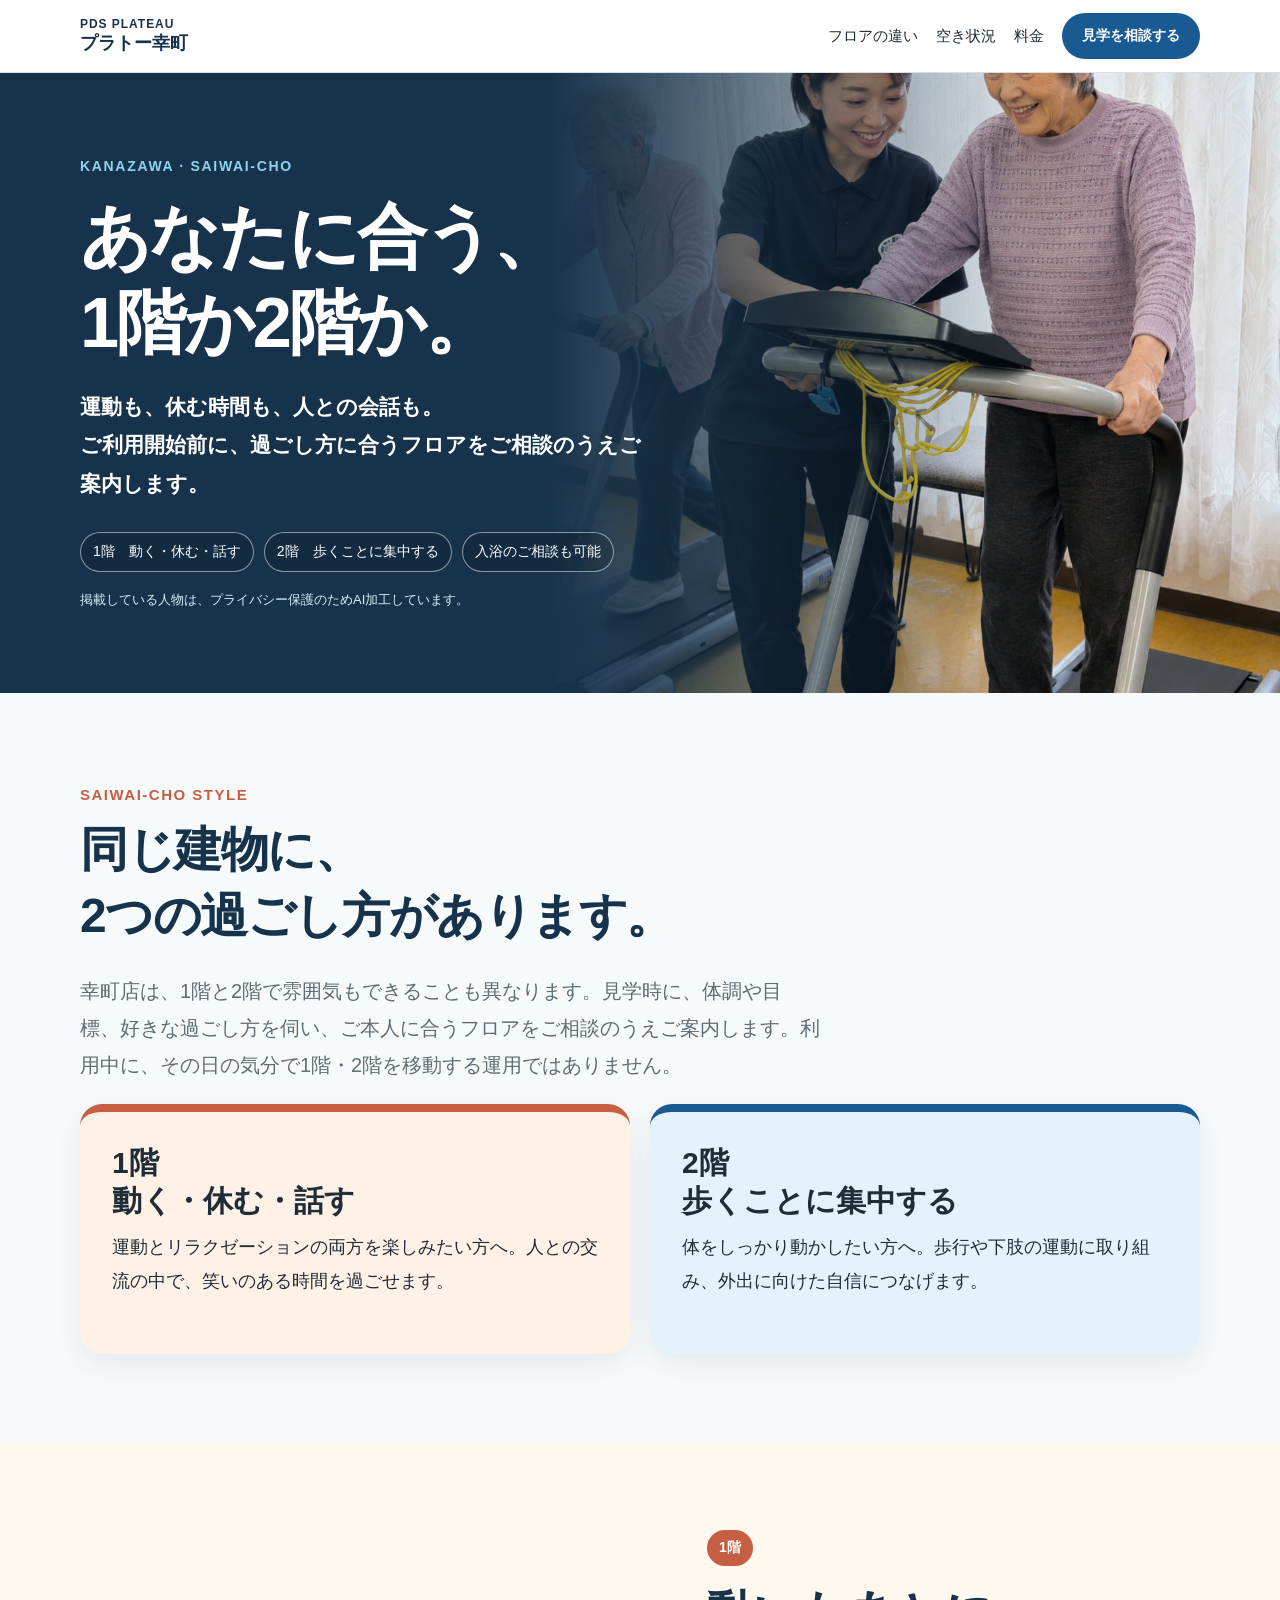
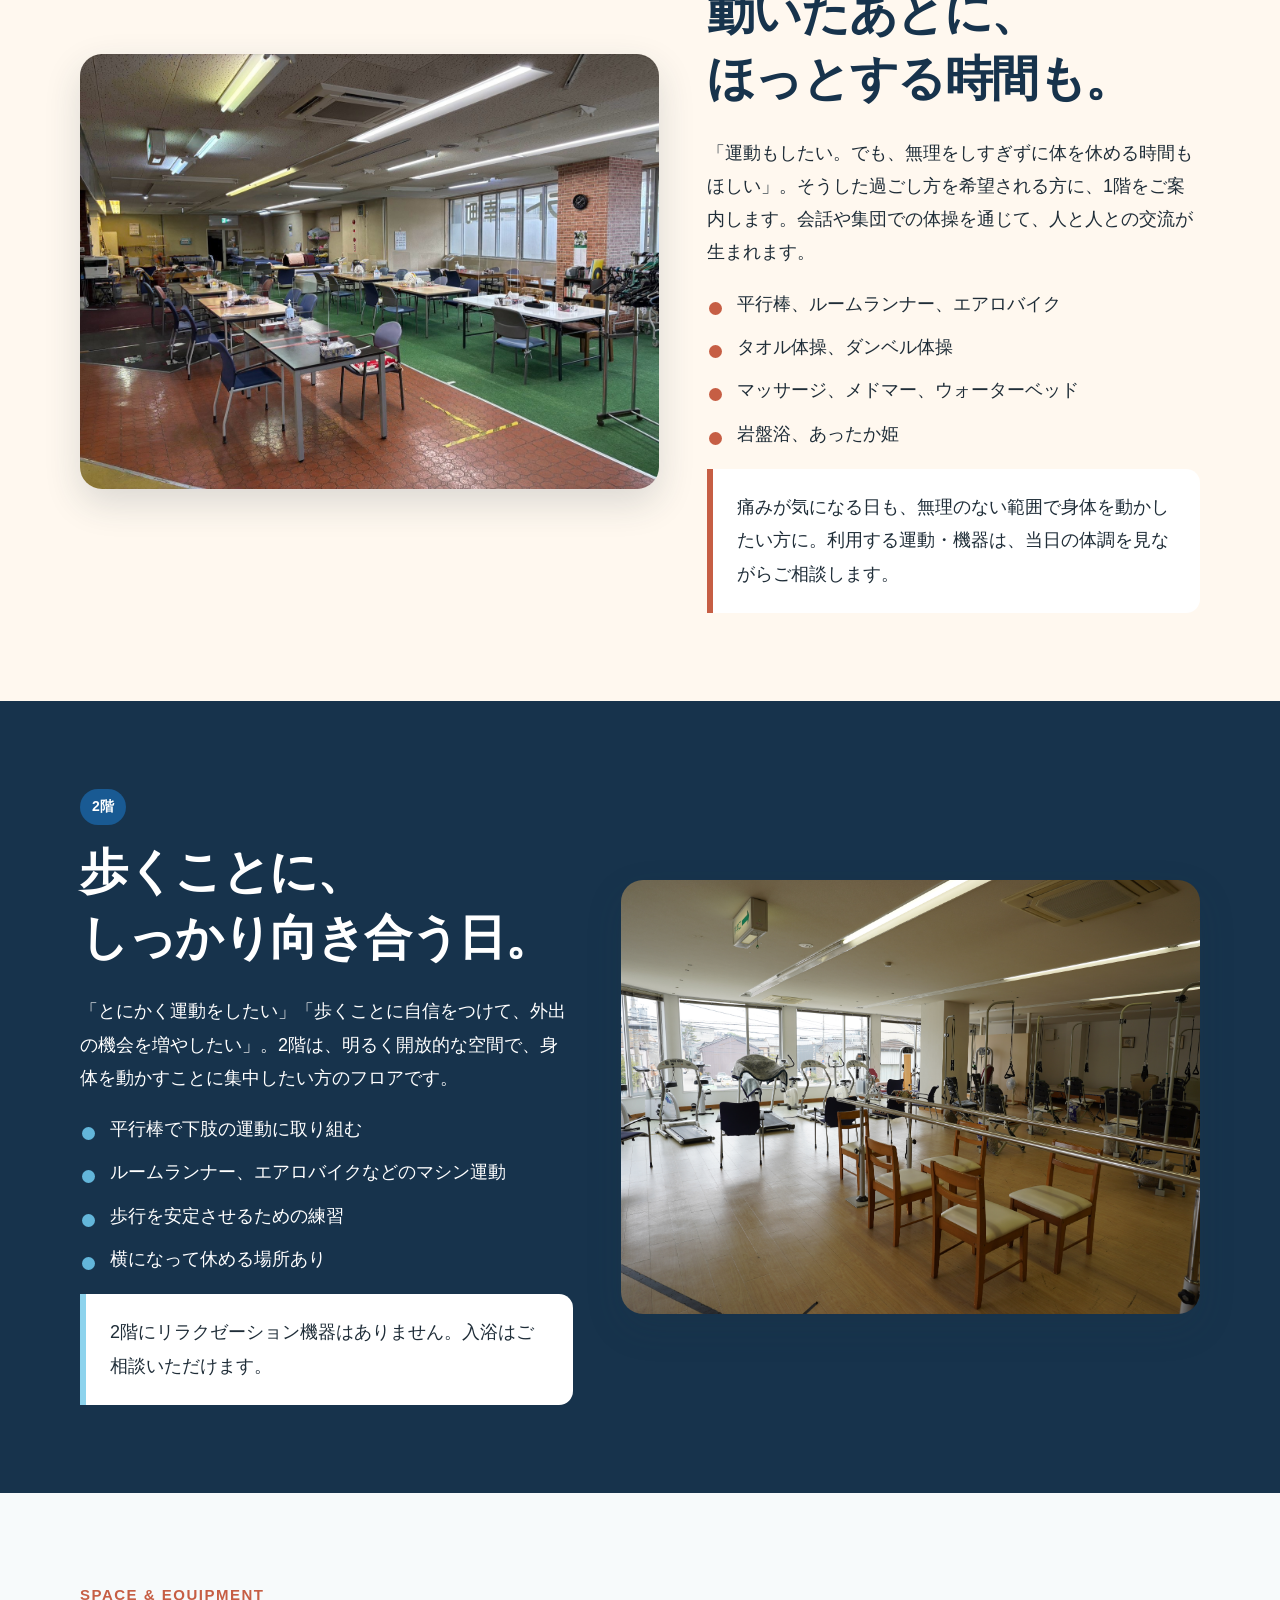
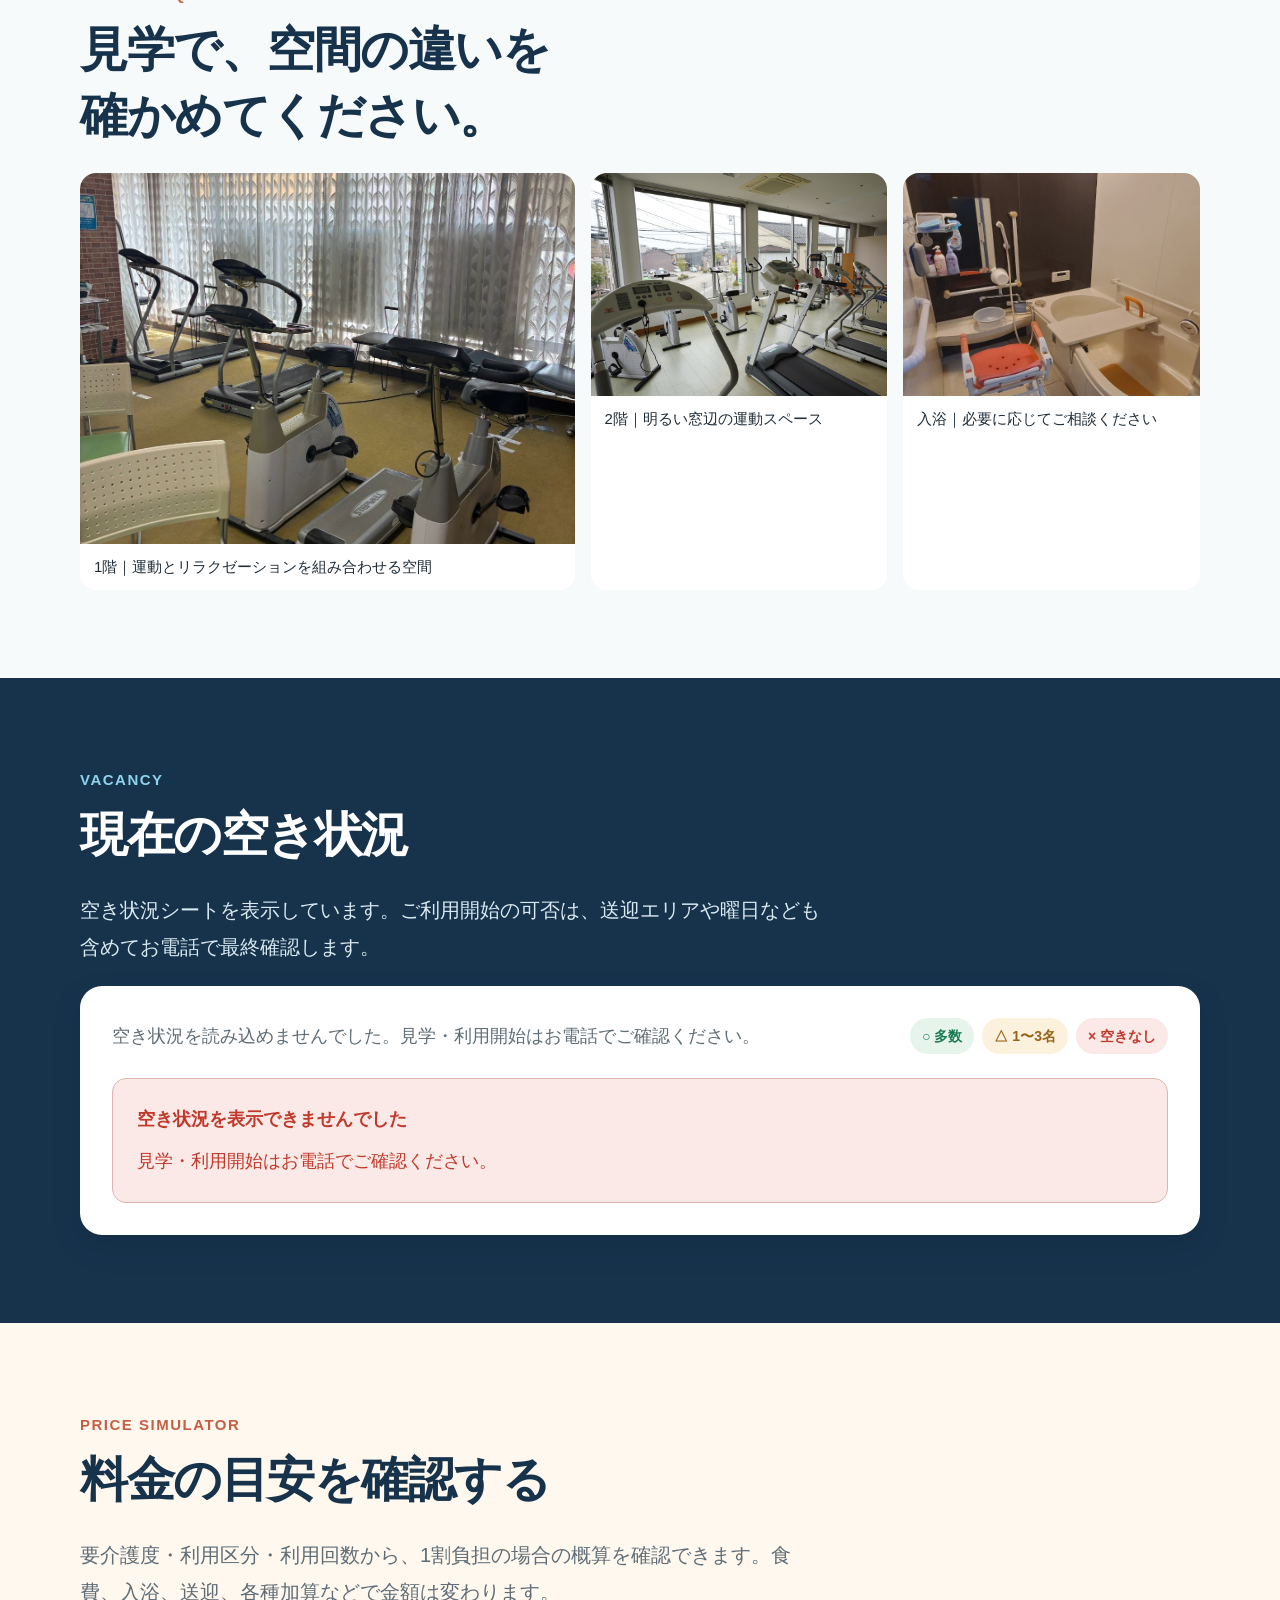
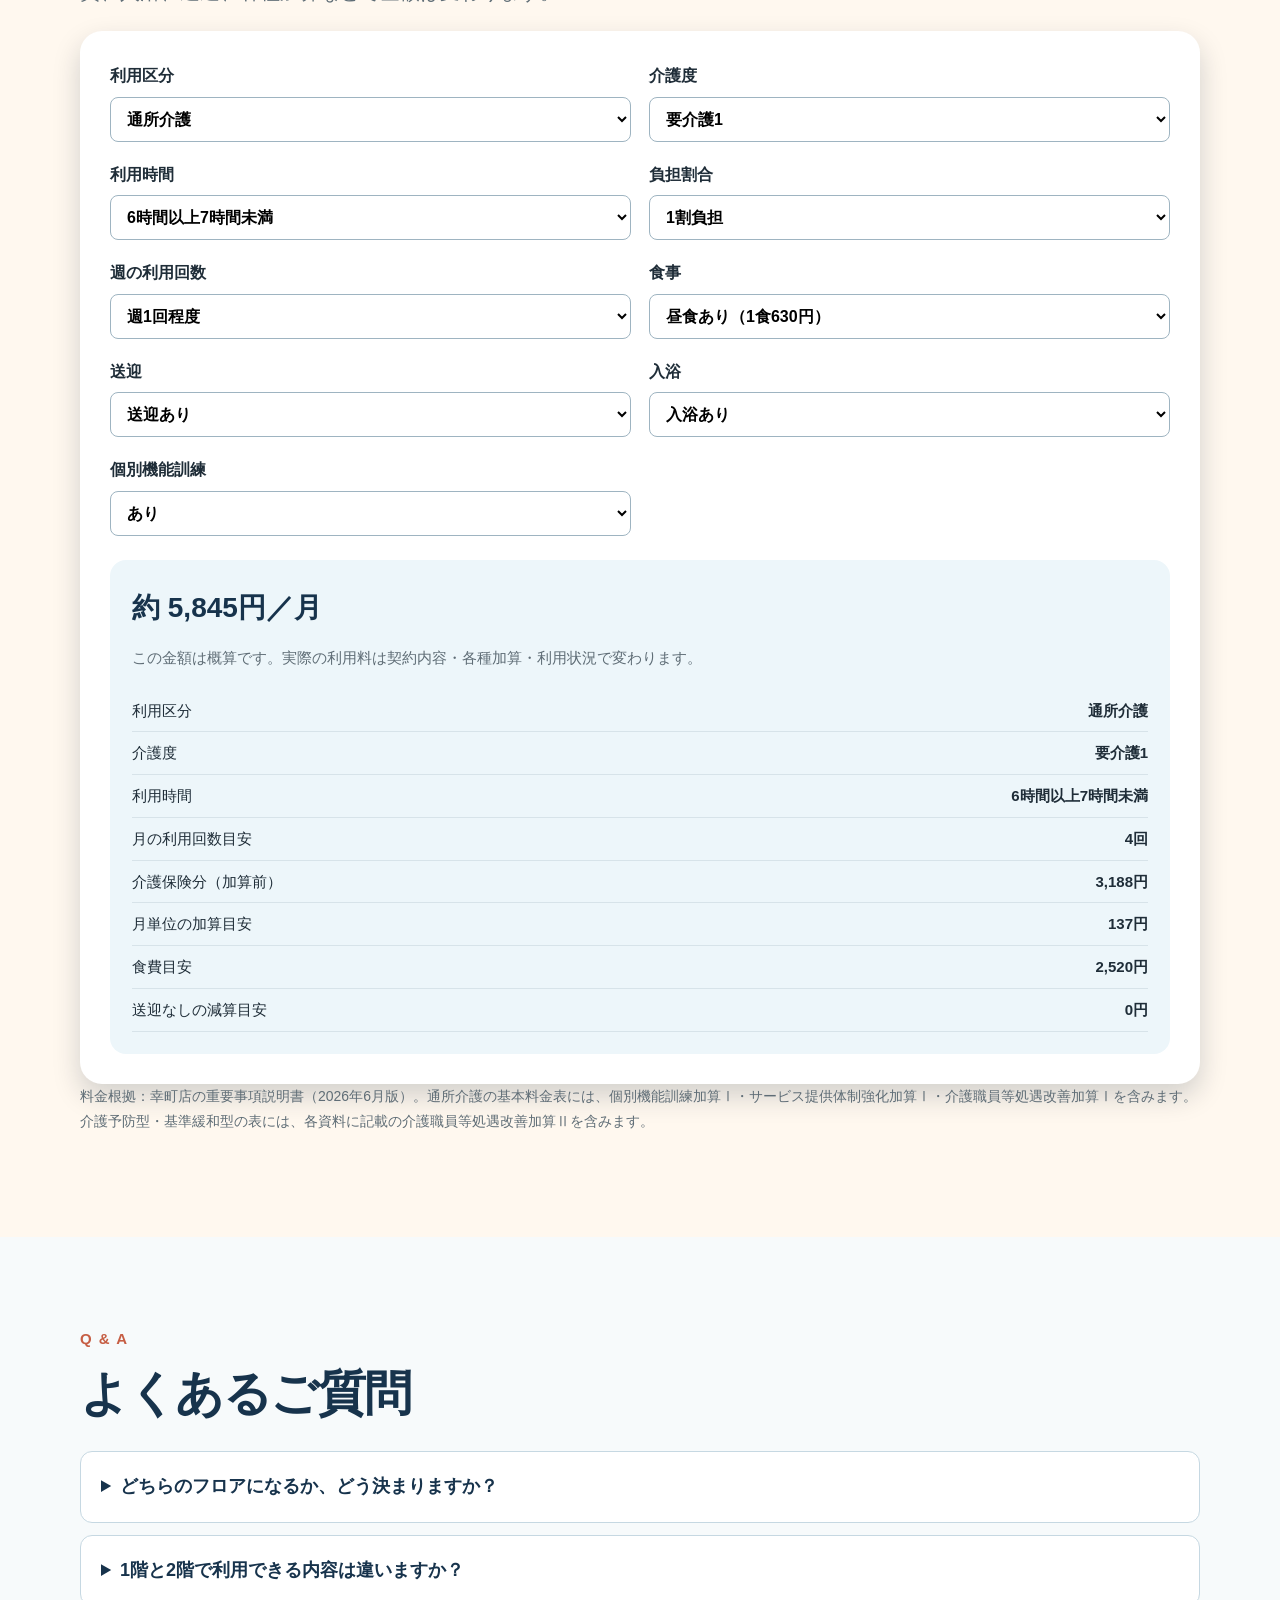
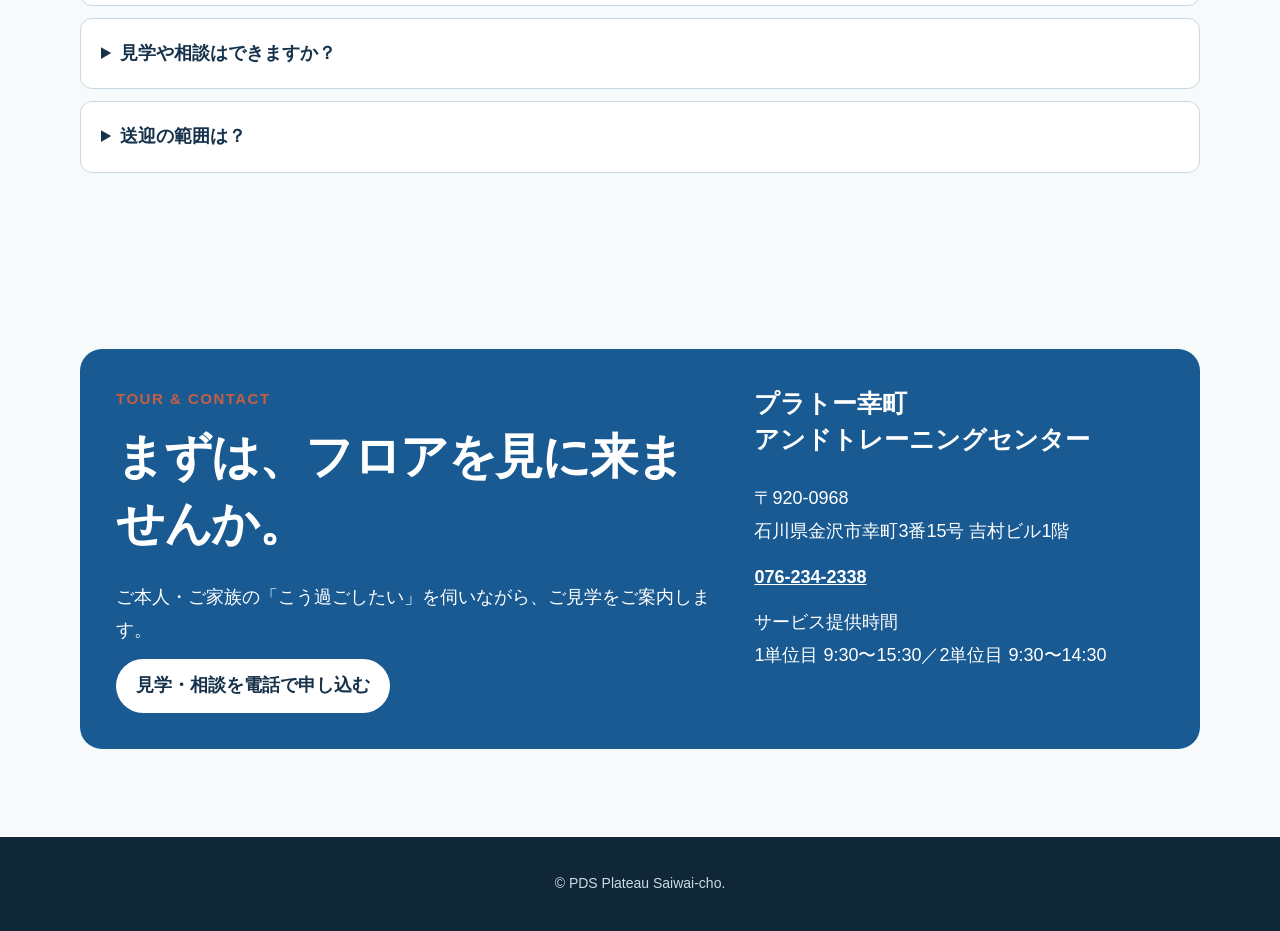
==== commit 5118512d: "Publish Saiwaicho general LP" ====
--- a/index.html
+++ b/index.html
@@ -10,7 +10,6 @@
   <link rel="stylesheet" href="assets/saiwaicho.css">
 </head>
 <body>
-  <div class="draft-banner">確認用のたたき台です。内容・料金・空き状況は公開前に最終確認します。</div>
   <header class="site-header">
     <div class="header-inner">
       <a class="brand" href="#top"><small>PDS PLATEAU</small>プラトー幸町</a>
@@ -134,7 +133,7 @@
       </div>
     </section>
   </main>
-  <footer class="footer">© PDS Plateau Saiwai-cho. このページは確認用のたたき台です。</footer>
+  <footer class="footer">© PDS Plateau Saiwai-cho.</footer>
   <script src="assets/saiwaicho-config.js"></script>
   <script src="assets/saiwaicho-tools.js"></script>
   <script>window.PDSSaiwaichoTools.init(window.PDSSaiwaichoConfig);</script>
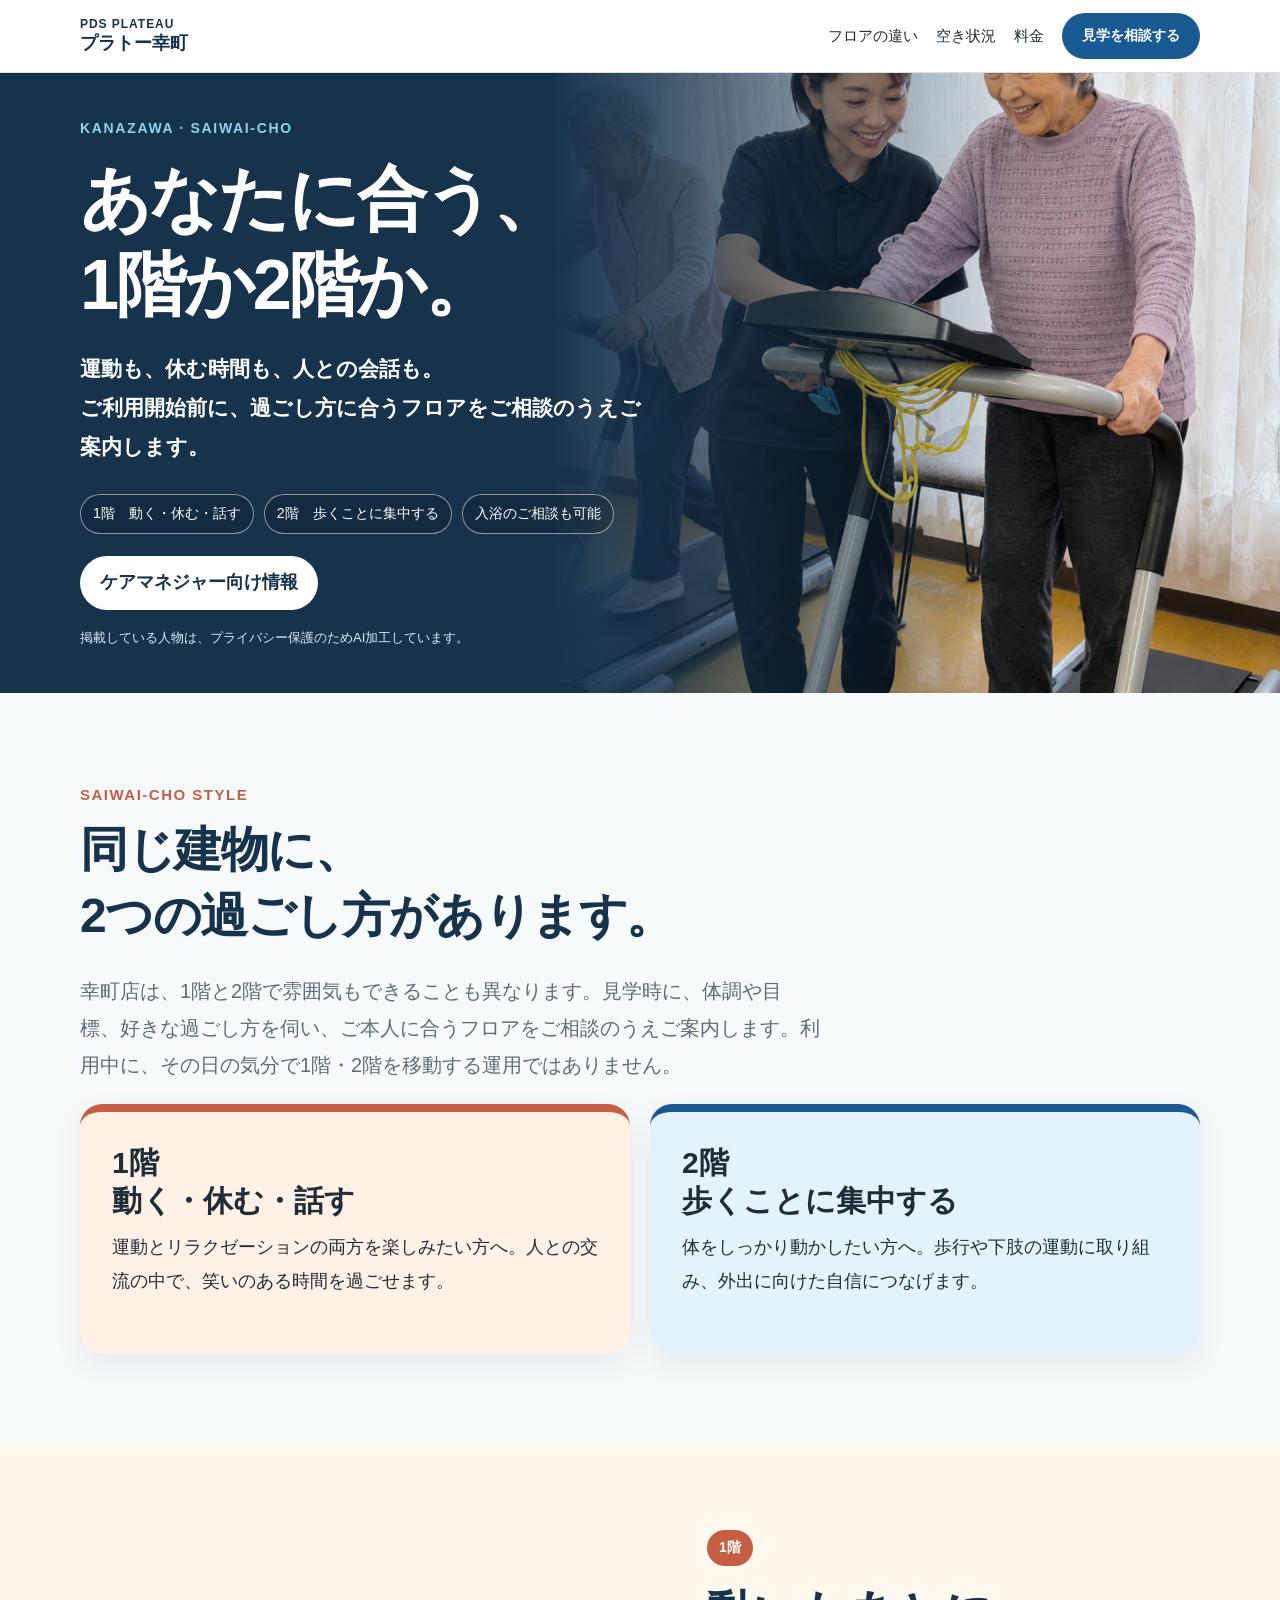
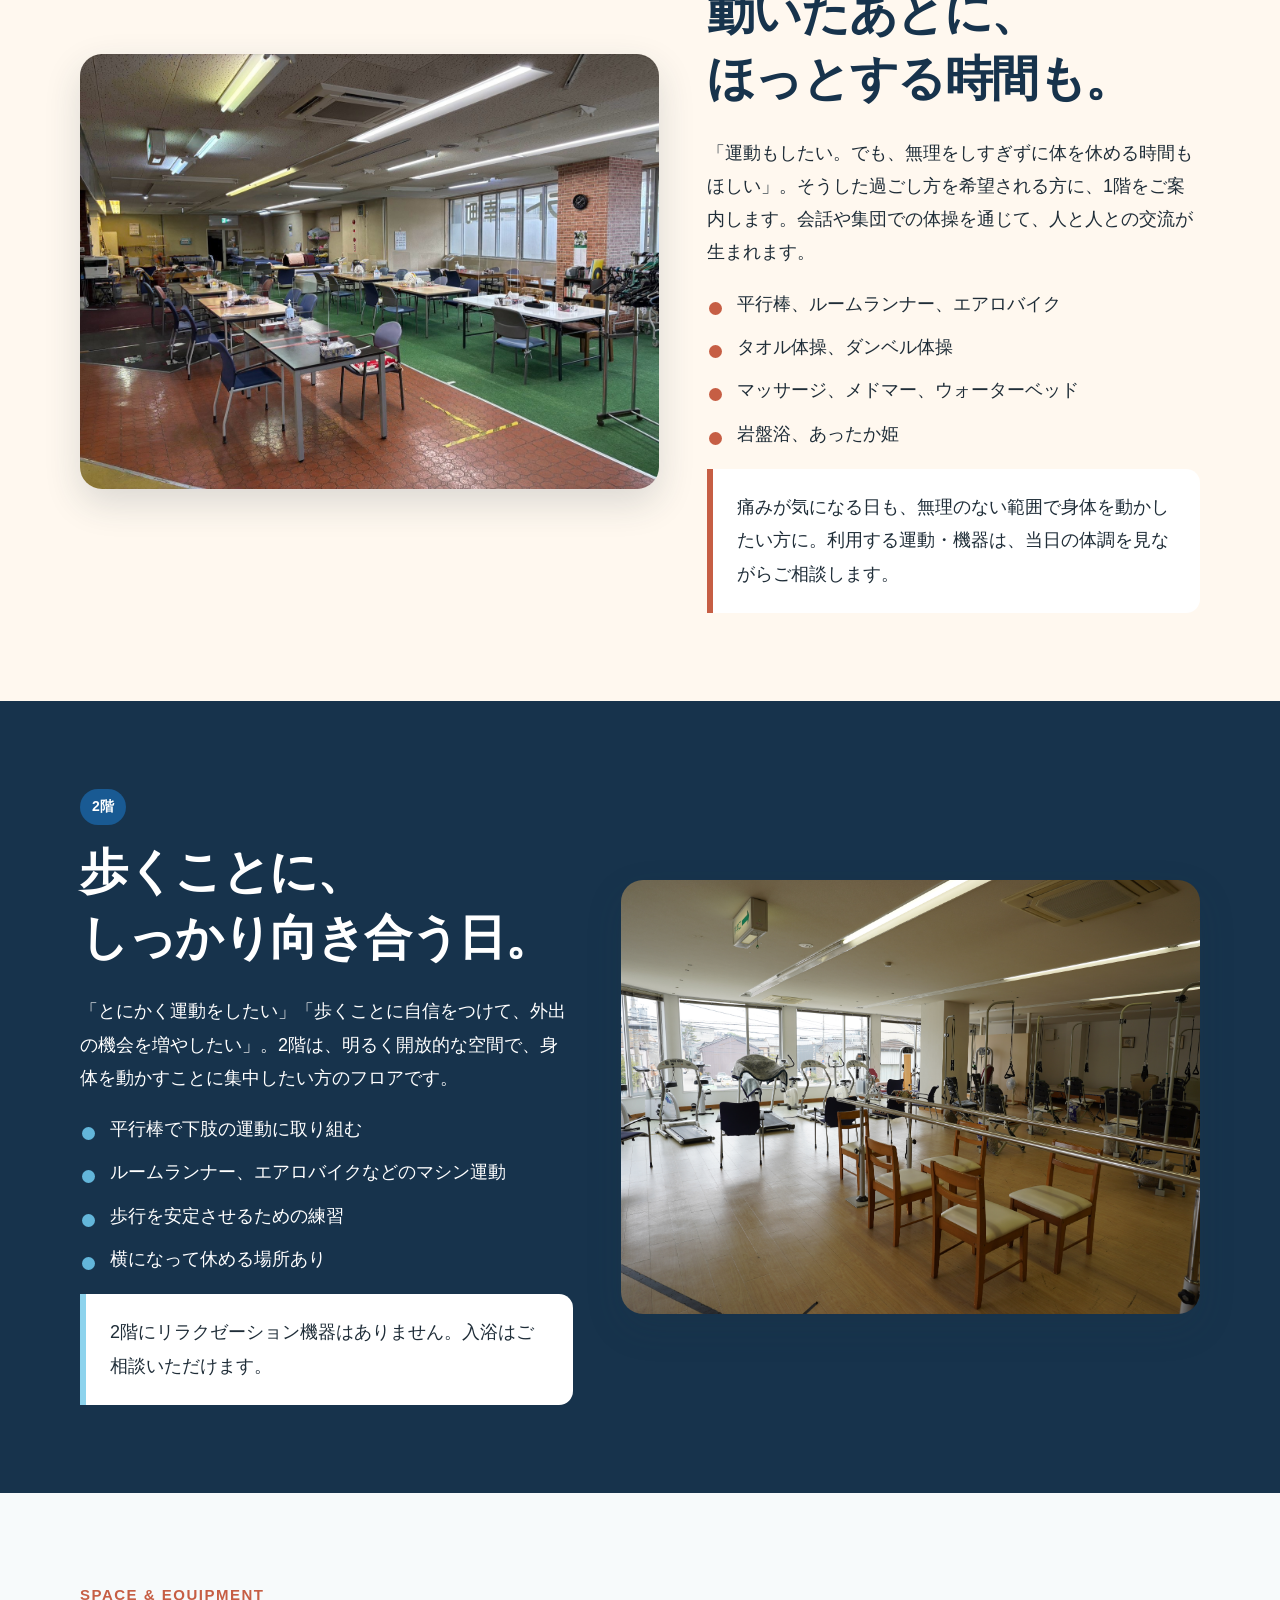
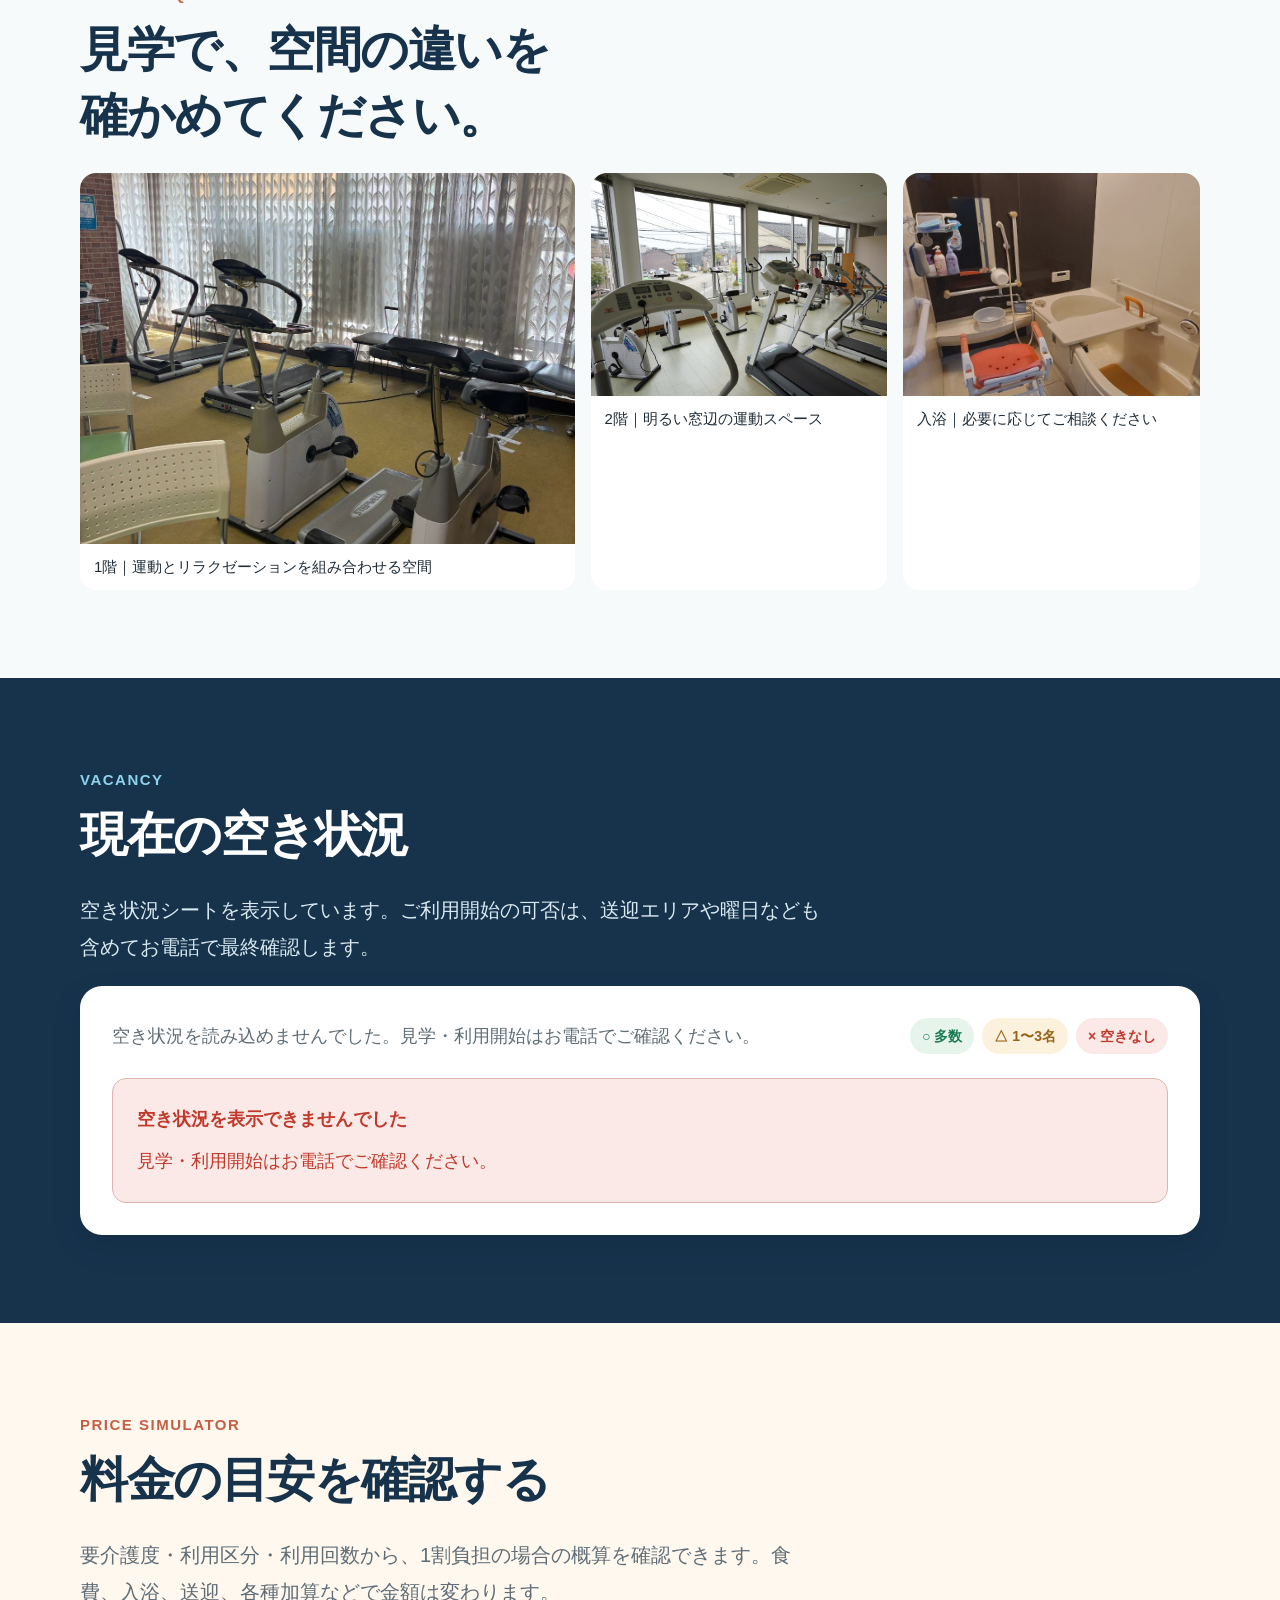
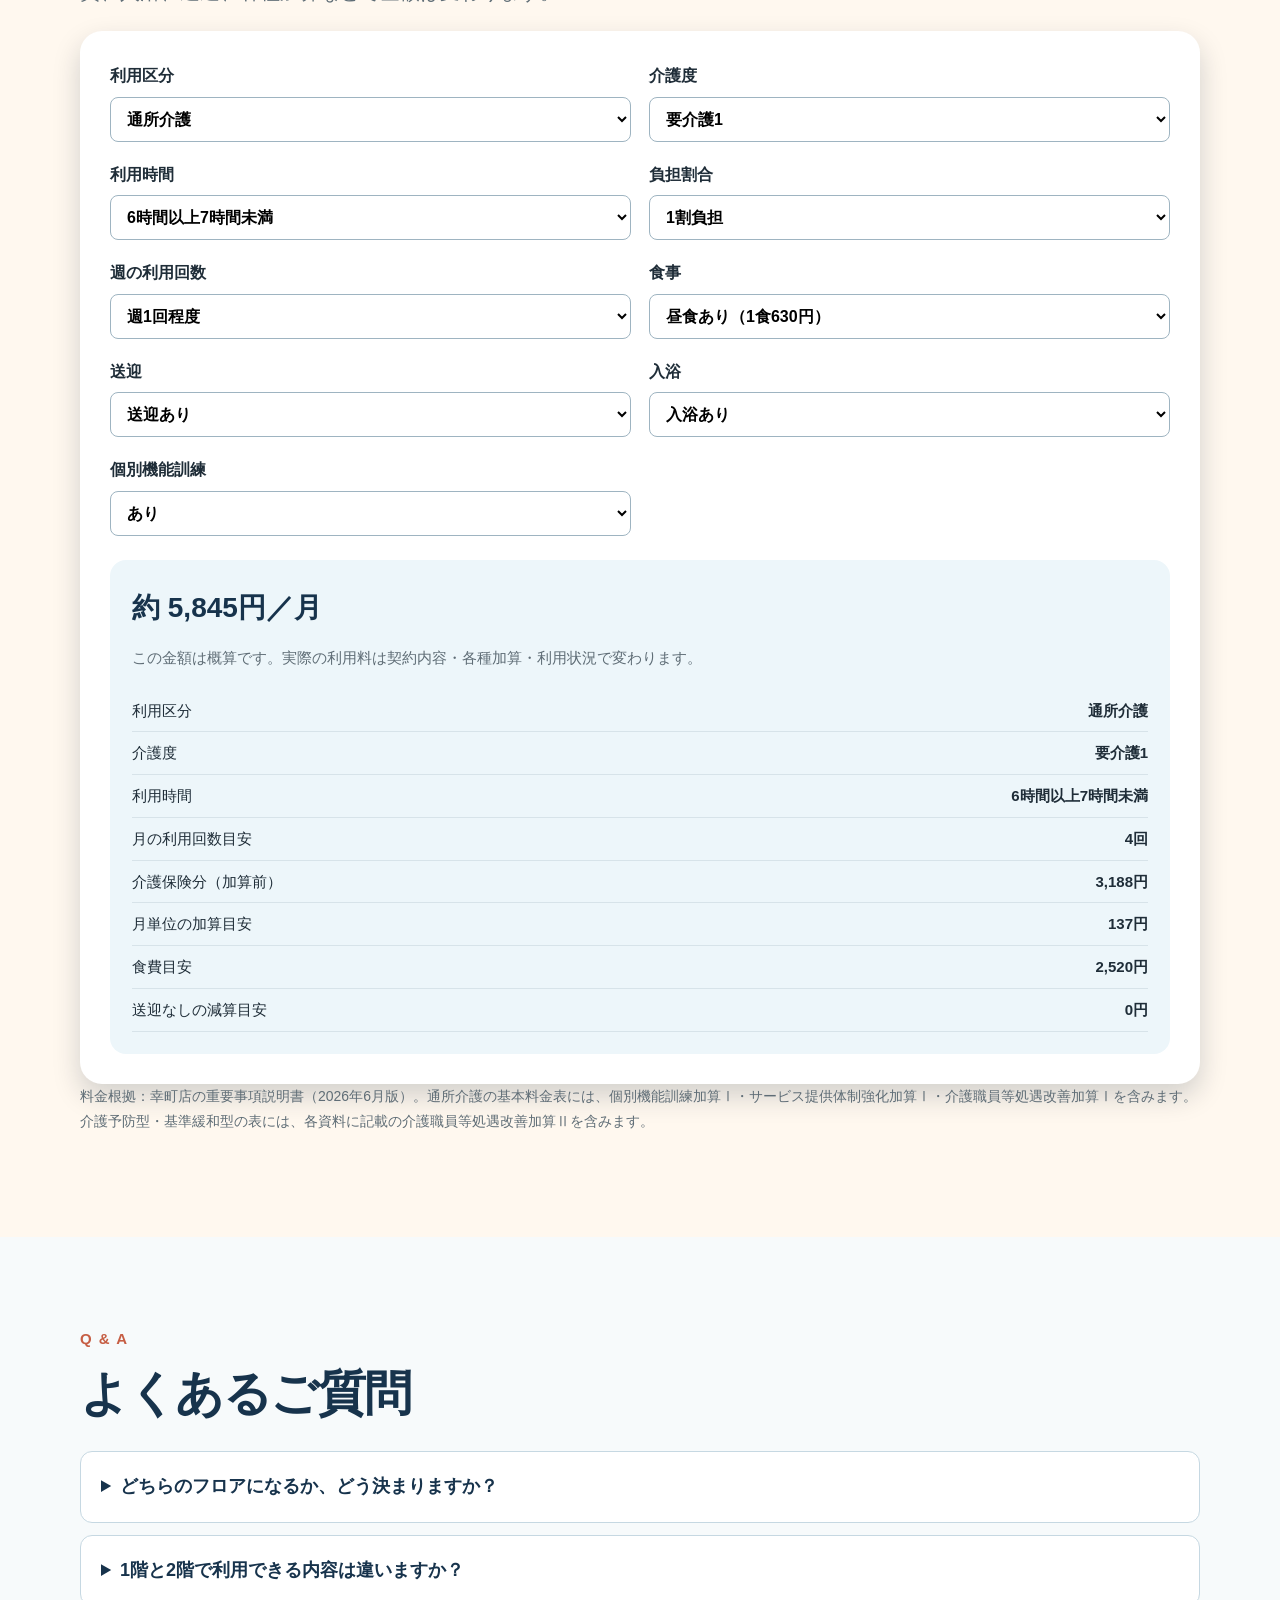
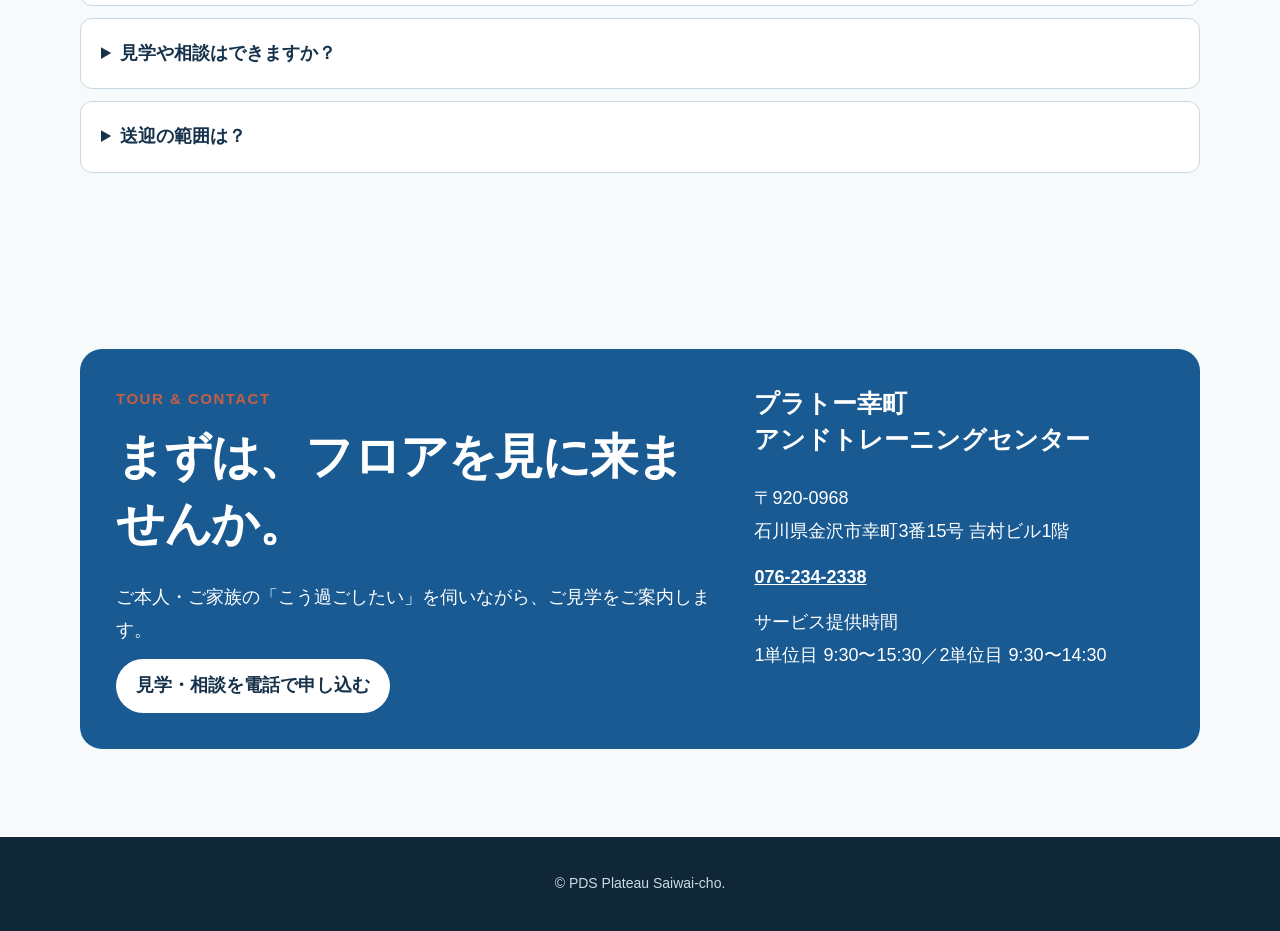
==== commit 5356fe4e: "ケアマネ向け導線とスマホ表示を調整" ====
--- a/index.html
+++ b/index.html
@@ -28,8 +28,9 @@
           <p class="eyebrow">KANAZAWA · SAIWAI-CHO</p>
           <h1 id="hero-title">あなたに合う、<br>1階か2階か。</h1>
           <p class="hero-lead">運動も、休む時間も、人との会話も。<br>ご利用開始前に、過ごし方に合うフロアをご相談のうえご案内します。</p>
-          <div class="hero-steps"><span>1階　動く・休む・話す</span><span>2階　歩くことに集中する</span><span>入浴のご相談も可能</span></div>
-          <p class="photo-note">掲載している人物は、プライバシー保護のためAI加工しています。</p>
+	          <div class="hero-steps"><span>1階　動く・休む・話す</span><span>2階　歩くことに集中する</span><span>入浴のご相談も可能</span></div>
+	          <a class="button hero-care-link" href="saiwaicho-caremanager.html">ケアマネジャー向け情報</a>
+	          <p class="photo-note">掲載している人物は、プライバシー保護のためAI加工しています。</p>
         </div>
       </div>
     </section>
--- a/assets/saiwaicho.css
+++ b/assets/saiwaicho.css
@@ -48,6 +48,7 @@
 .photo-note { margin: 16px 0 0; color: #d7edf6; font-size: 13px; }
 .hero-steps { display: flex; flex-wrap: wrap; gap: 10px; max-width: 560px; }
 .hero-steps span { padding: 6px 12px; border: 1px solid rgba(255,255,255,.5); border-radius: 999px; background: rgba(0,0,0,.15); font-size: 14px; }
+.hero-care-link { margin-top: 22px; color: var(--saiwai-navy); background: #fff; }
 .section { padding: 88px 0; }
 .section--cream { background: var(--saiwai-cream); }
 .section--blue { color: #fff; background: var(--saiwai-navy); }
@@ -143,7 +144,9 @@
   .hero, .hero-inner { min-height: 650px; }
   .hero-media { inset: 0; opacity: .38; }
   .hero-media::after { background: linear-gradient(90deg, rgba(23,51,76,.98), rgba(23,51,76,.65)); }
-  h1 { font-size: 43px; }
+	  h1 { font-size: 43px; }
+	  h1, h2, h3 { word-break: auto-phrase; overflow-wrap: anywhere; text-wrap: balance; }
+	  .contact > * { min-width: 0; }
   .hero-lead, .lede { font-size: 18px; }
   .section { padding: 64px 0; }
   .floor-choice, .floor-block, .floor-block--reverse, .gallery, .form-grid, .contact, .care-grid { grid-template-columns: 1fr; }
@@ -156,4 +159,15 @@
   .contact { padding: 28px 22px; }
   .confirm-table { font-size: 15px; }
   .confirm-table th { width: 38%; }
+	#codes { scroll-margin-top: 80px; }
+	#codes .availability-wrap { overflow: visible; padding-inline: 0; }
+	#codes .confirm-table, #codes .confirm-table tbody, #codes .confirm-table tr, #codes .confirm-table td { display: block; width: 100%; }
+	#codes .confirm-table thead { display: none; }
+	#codes .confirm-table tr { margin-bottom: 12px; overflow: hidden; border: 1px solid #d7e2e7; border-radius: 12px; background: #fff; }
+	#codes .confirm-table td { display: grid; grid-template-columns: 128px minmax(0, 1fr); gap: 12px; padding: 12px 14px; border: 0; border-bottom: 1px solid #d7e2e7; }
+	#codes .confirm-table td::before { color: var(--saiwai-navy); font-weight: 900; white-space: nowrap; }
+	#codes .confirm-table td:nth-child(1)::before { content: "区分"; }
+	#codes .confirm-table td:nth-child(2)::before { content: "内容"; }
+	#codes .confirm-table td:nth-child(3)::before { content: "サービスコード"; }
+	#codes .confirm-table tr:last-child td:not(:last-child) { border-bottom: 1px solid #d7e2e7; }
 }
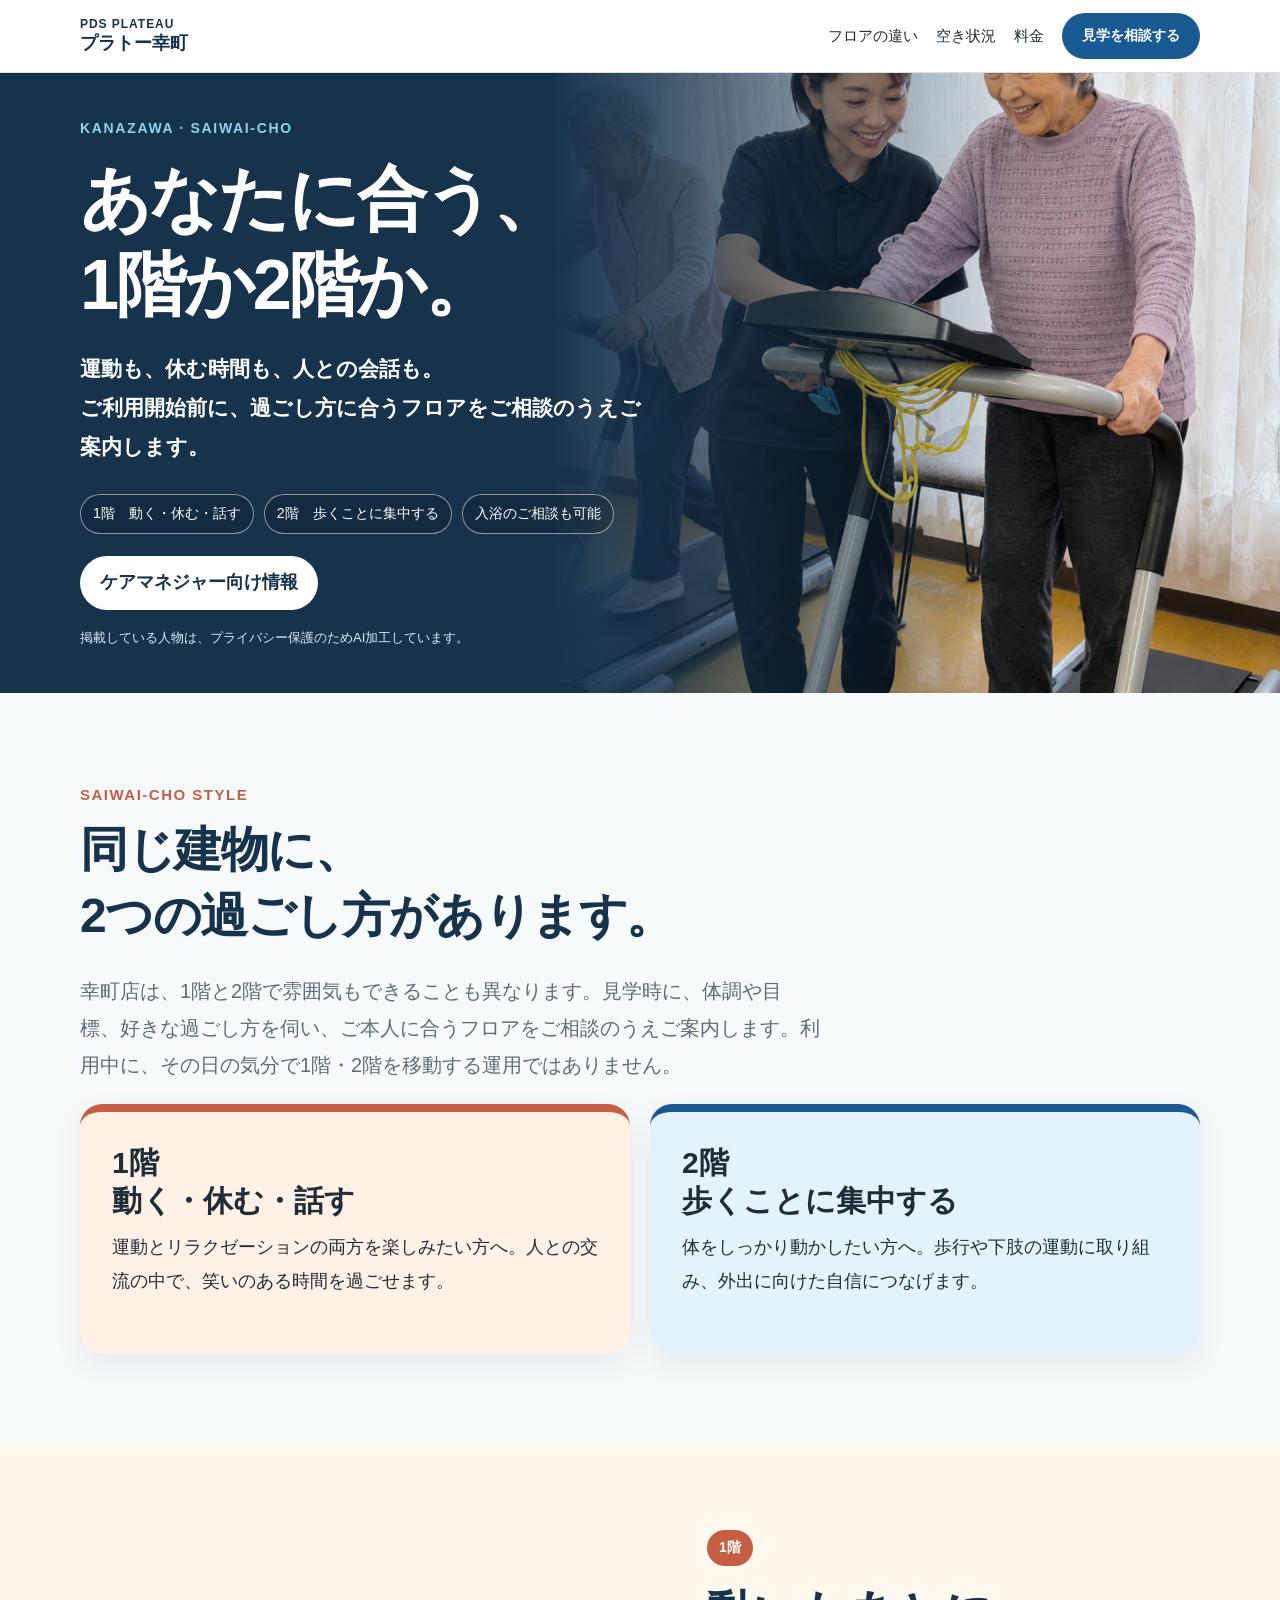
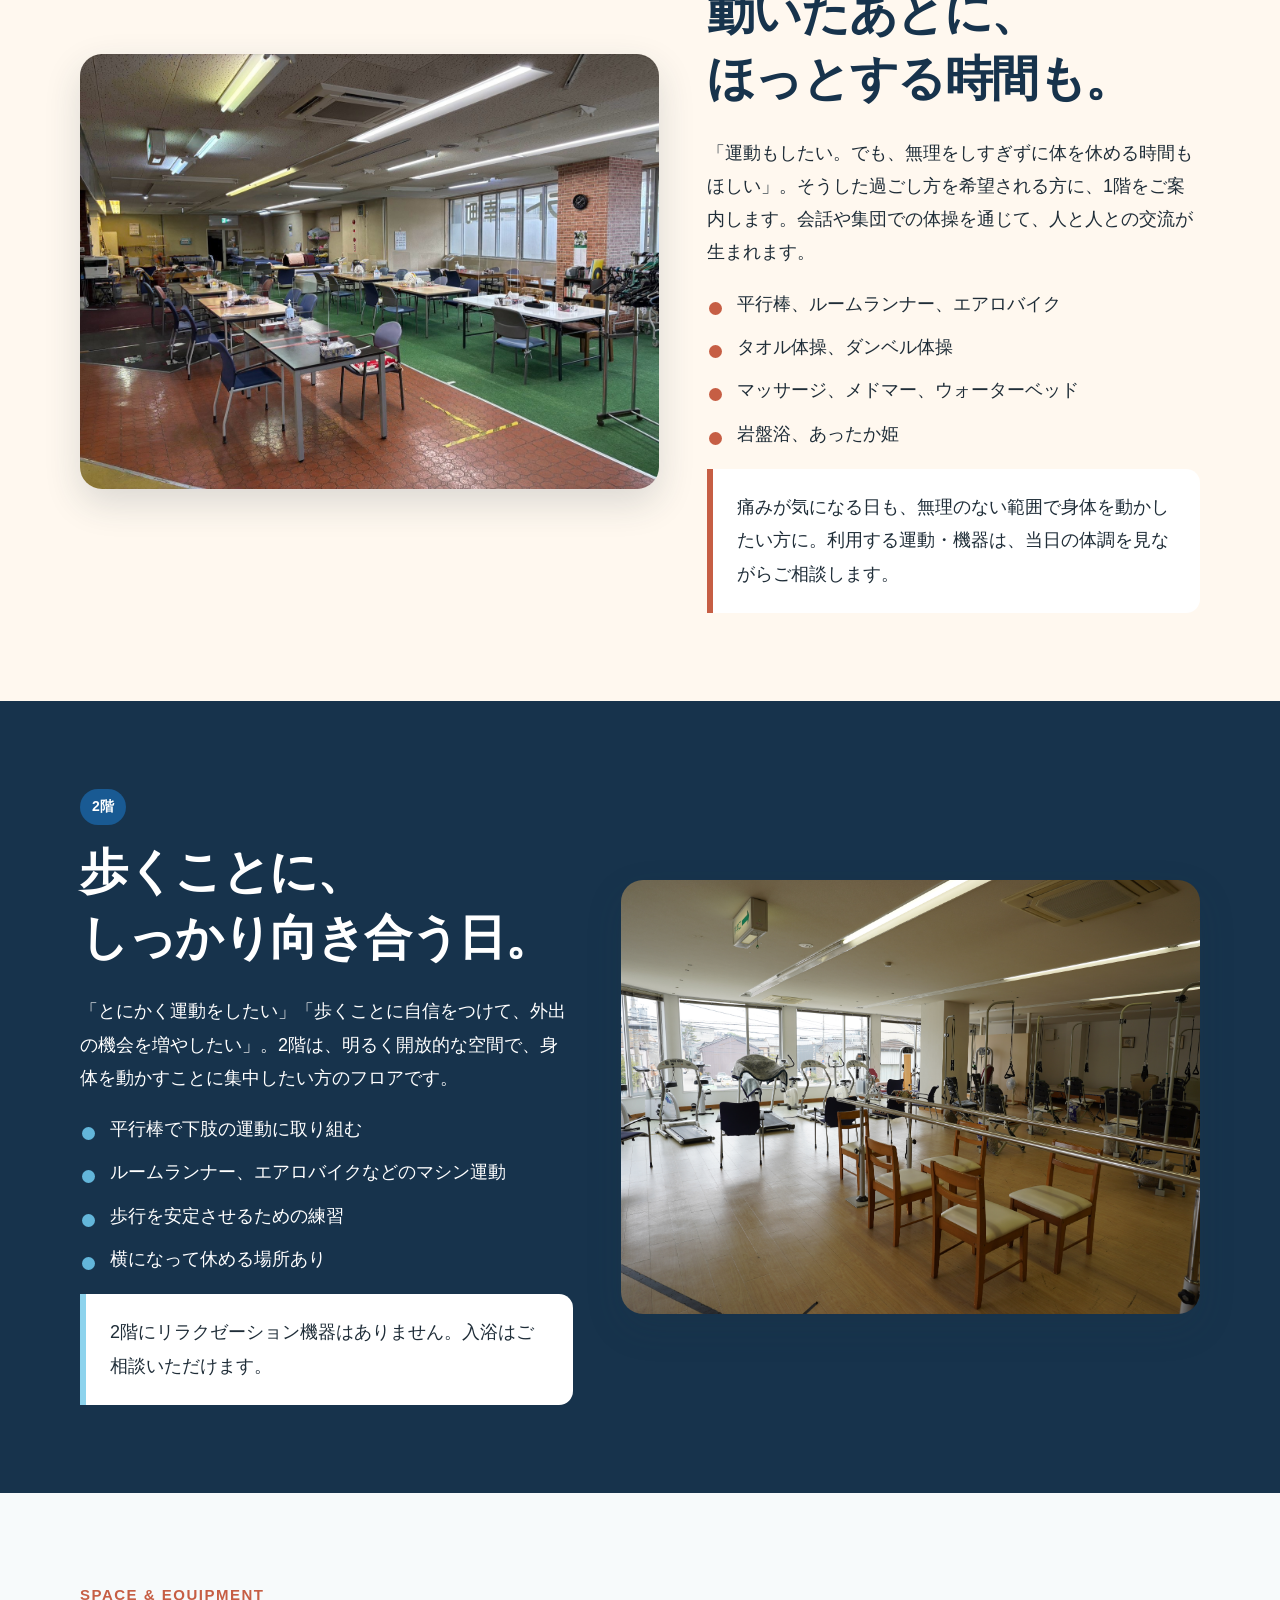
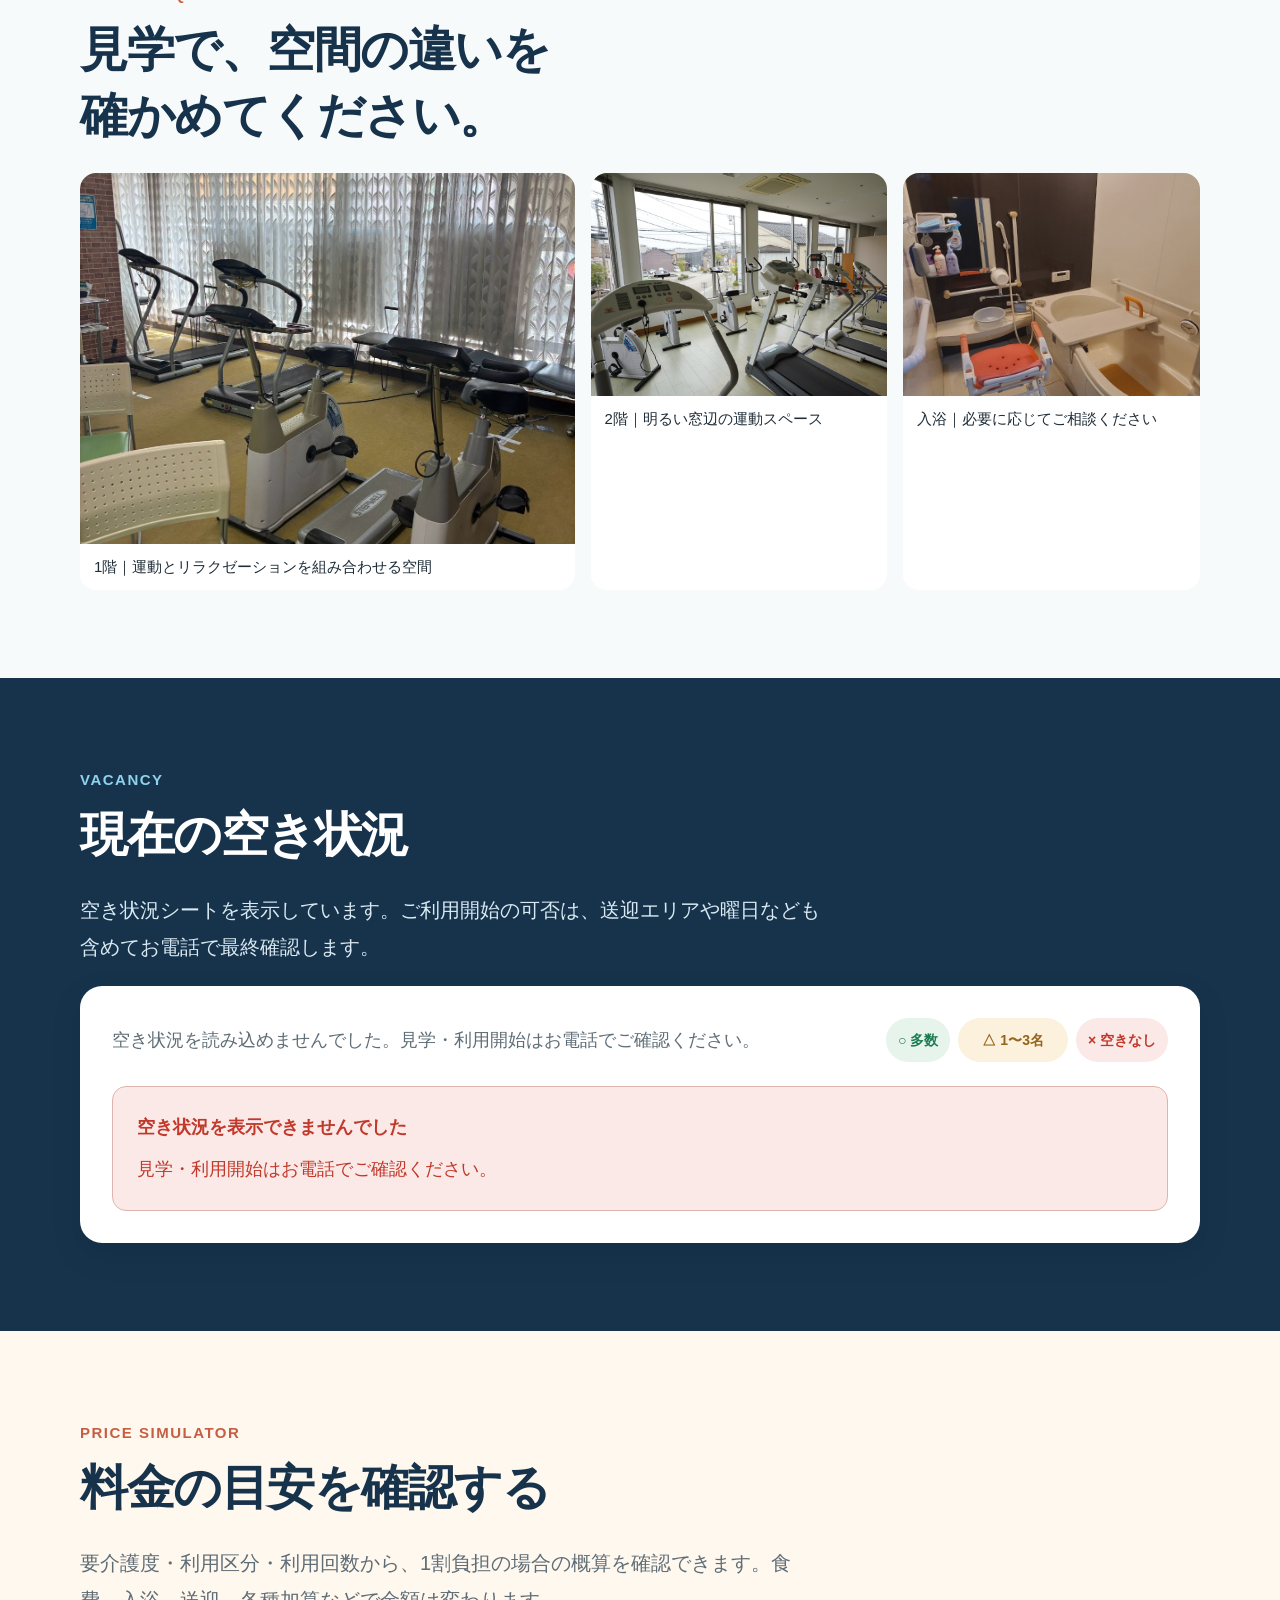
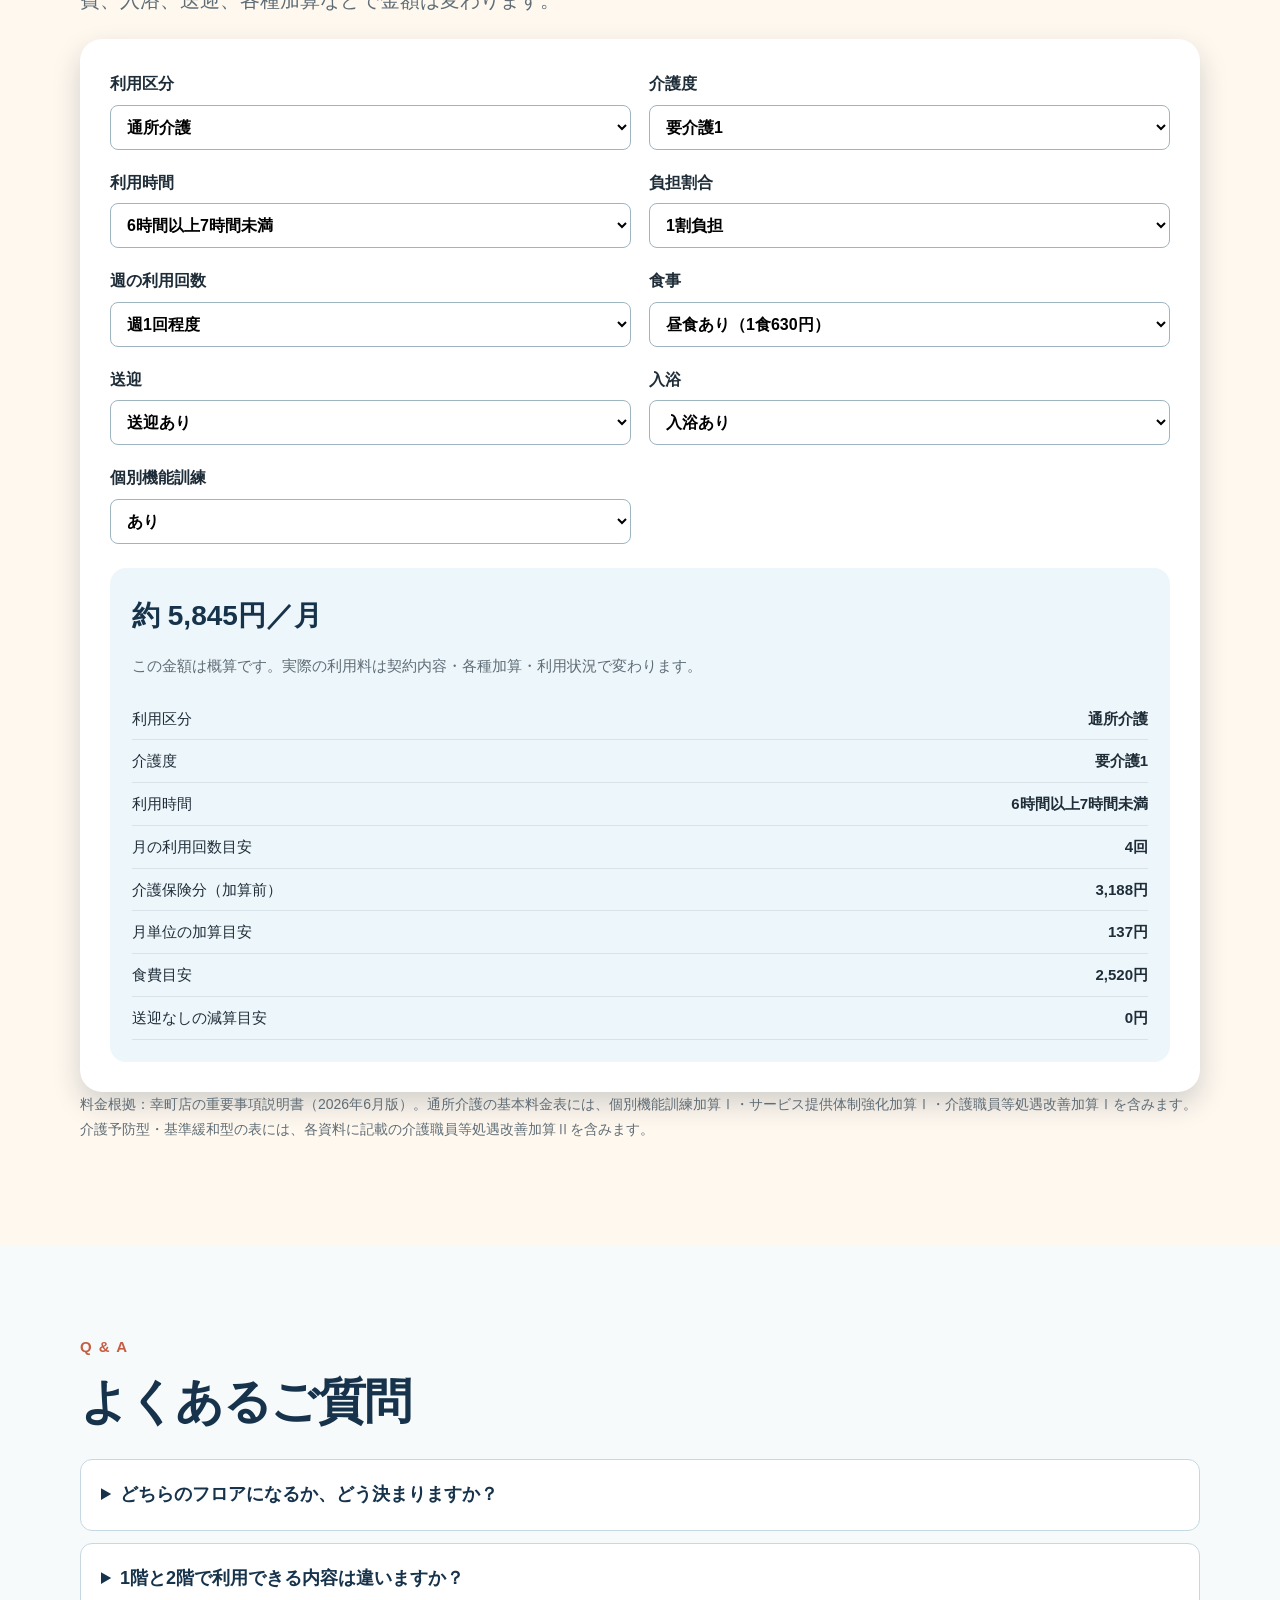
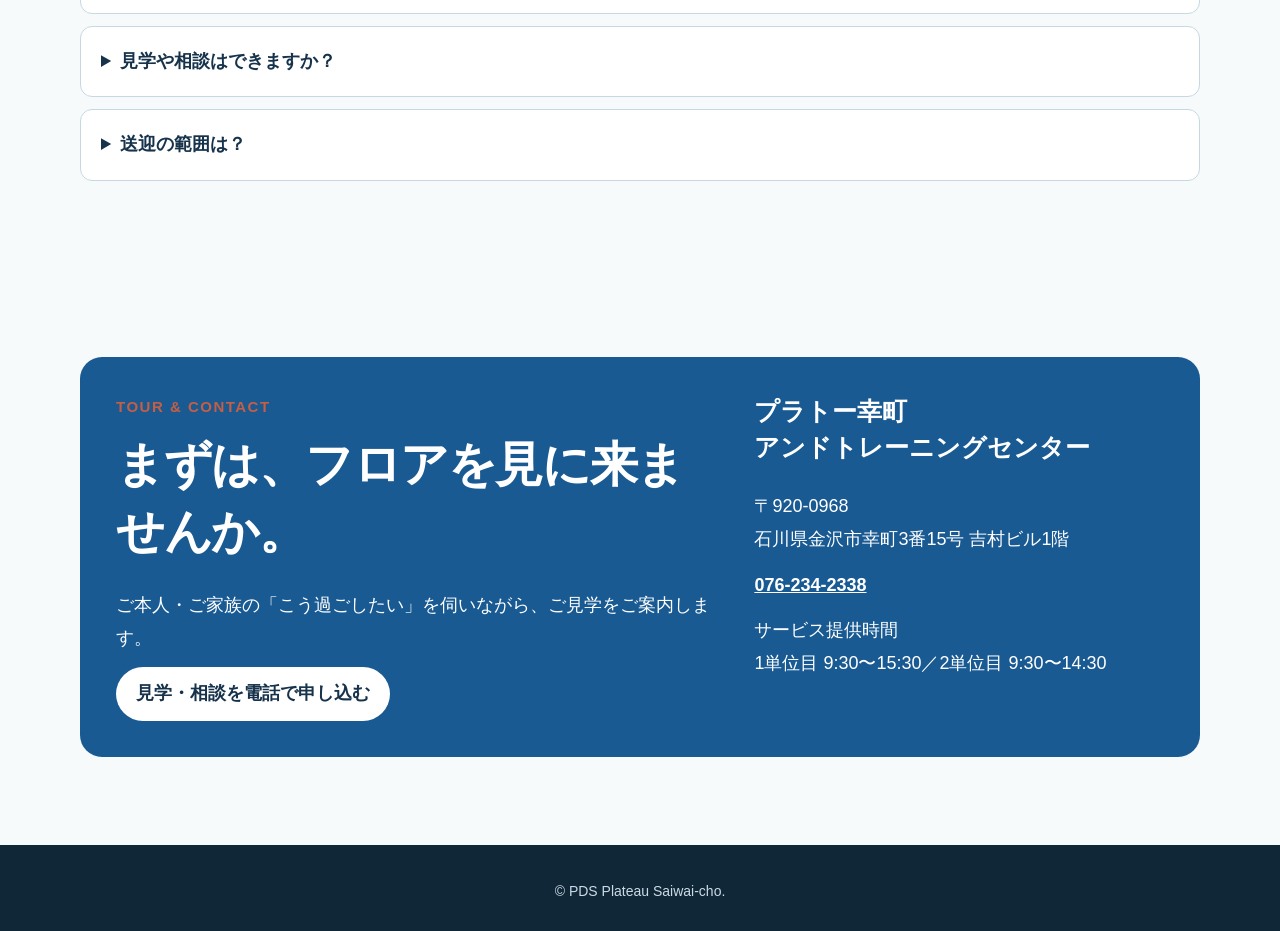
==== commit 4b001d18: "Improve mobile layouts and care-manager phone access" ====
--- a/index.html
+++ b/index.html
@@ -8,6 +8,7 @@
   <title>プラトー幸町アンドトレーニングセンター｜金沢市のデイサービス</title>
   <meta name="description" content="金沢市幸町のプラトー幸町アンドトレーニングセンター。1階は運動とリラクゼーション、2階は運動に集中できるデイサービスです。">
   <link rel="stylesheet" href="assets/saiwaicho.css">
+<link rel="stylesheet" href="mobile-review.css">
 </head>
 <body>
   <header class="site-header">
@@ -138,5 +139,6 @@
   <script src="assets/saiwaicho-config.js"></script>
   <script src="assets/saiwaicho-tools.js"></script>
   <script>window.PDSSaiwaichoTools.init(window.PDSSaiwaichoConfig);</script>
+<script src="mobile-review.js"></script>
 </body>
 </html>
--- a/assets/saiwaicho.css
+++ b/assets/saiwaicho.css
@@ -126,7 +126,7 @@
 .contact p { margin-bottom: 12px; }
 .footer { padding: 34px 20px; color: #cbdbe5; background: #102738; text-align: center; font-size: 14px; }
 .care-hero { padding: 104px 0 82px; color: #fff; background: linear-gradient(120deg, var(--saiwai-navy), var(--saiwai-blue)); }
-.care-hero h1 { max-width: 880px; }
+.care-hero h1 { max-width: none; }
 .care-hero .lede { color: #d8ebf4; }
 .care-grid { display: grid; grid-template-columns: repeat(3, 1fr); gap: 18px; }
 .care-card { padding: 24px; border: 1px solid #d4e2e9; border-radius: 16px; background: #fff; }
--- a/mobile-review.css
+++ b/mobile-review.css
@@ -0,0 +1,77 @@
+/* Smartphone-only corrections; desktop and printed page layout stay unchanged. */
+.pds-mobile-call{display:none}
+@media screen and (max-width:640px){
+  html{scroll-padding-bottom:calc(112px + env(safe-area-inset-bottom,0px))}
+  h1,h2,h3,p,li,dt,dd,th,td,label{word-break:auto-phrase;overflow-wrap:normal;line-break:strict}
+  h1,h2,h3{text-wrap:balance}
+  .pds-phrase,.pds-number,.pds-word{display:inline-block;text-indent:0;max-width:100%;vertical-align:baseline}
+  .pds-number{white-space:nowrap}
+  a[href^="tel:"]{word-break:normal}
+  .phone{font-size:clamp(24px,7.4vw,32px)!important;white-space:nowrap}
+  .inner,.card,.sim-panel,.sim-form,.result-panel,.sim-result,.form-grid>*,.hero-copy{min-width:0}
+  select{min-width:0;max-width:100%}
+  .btn,.button,button{max-width:100%;height:auto;line-height:1.5;word-break:auto-phrase;overflow-wrap:normal;text-wrap:balance}
+  .availability-table{width:100%!important;min-width:0!important;table-layout:fixed}
+  .availability-table th,.availability-table td{padding:12px 8px!important;overflow-wrap:normal}
+  .availability-table th:first-child,.availability-table td:first-child{width:48px!important}
+  .availability-table th:not(:first-child){width:auto!important}
+  .availability-table .status,.availability-table .badge{max-width:100%;min-width:0;padding-left:4px;padding-right:4px}
+  .pds-stack-table{width:100%!important;min-width:0!important;border:0!important}
+  .pds-stack-table thead{position:absolute;width:1px;height:1px;overflow:hidden;clip-path:inset(50%)}
+  .pds-stack-table tbody,.pds-stack-table tr{display:block;width:100%}
+  .pds-stack-table tbody tr{margin-bottom:16px;border:1px solid var(--line,#ddd);border-radius:8px;overflow:hidden}
+  .pds-stack-table tbody td{display:grid!important;grid-template-columns:minmax(72px,.65fr) minmax(0,1fr);gap:8px;width:100%!important;padding:12px 8px!important;text-align:left!important;border-width:0 0 1px!important;white-space:normal}
+  .pds-stack-table tbody td::before{content:attr(data-mobile-label);font-weight:700;word-break:auto-phrase}
+  .pds-call-page{padding-bottom:calc(104px + env(safe-area-inset-bottom,0px))!important}
+  .pds-mobile-call{display:block;position:fixed;z-index:50;left:0;right:0;bottom:0;padding:8px 16px calc(8px + env(safe-area-inset-bottom,0px));background:rgba(255,255,255,.97);border-top:1px solid var(--line,#ddd)}
+  .pds-mobile-call a{display:flex;flex-direction:column;align-items:center;justify-content:center;min-height:64px;gap:0;padding:8px 16px;border-radius:8px;background:var(--pds-call-color,#3335BB);color:#fff;text-decoration:none;font:700 18px/1.4 "Noto Sans JP","Hiragino Sans",sans-serif;white-space:nowrap}
+  .pds-mobile-call strong{font-size:24px;line-height:1.3;font-variant-numeric:tabular-nums}
+  .pds-mobile-call a:focus-visible{outline:3px solid #14172b;outline-offset:2px}
+  .mobile-actions{padding-bottom:calc(10px + env(safe-area-inset-bottom,0px))}
+}
+@media print{.pds-mobile-call{display:none!important}}
+
+@media screen and (max-width:640px){.hero h1,.care-hero h1{font-size:32px}.availability-day h3{white-space:nowrap}.button{padding-left:12px;padding-right:12px}.site-header .brand{min-width:0}}
+
+@media screen and (max-width:640px){.pds-phrase br{display:none}}
+
+@media screen and (max-width:640px){
+ h1:has(.pds-phrase){font-size:28px!important}
+ h2:has(.pds-phrase){font-size:26px!important}
+ h3:has(.pds-phrase){font-size:20px!important}
+ .pds-phrase{white-space:nowrap;max-width:none}
+ .pds-stack-table thead th{display:none}
+}
+@media screen and (min-width:360px) and (max-width:640px){h1:has(.pds-phrase){font-size:32px!important}}
+
+@media screen and (max-width:640px){
+ .pds-phrase,.pds-number,.pds-word{display:inline-block!important;font:inherit!important;color:inherit!important;letter-spacing:inherit!important;text-transform:inherit!important;margin:0!important;padding:0!important;border:0!important;border-radius:0!important;background:none!important;box-shadow:none!important;min-width:0!important;min-height:0!important;width:auto!important;height:auto!important}
+}
+
+@media screen and (max-width:640px){.pds-phrase>strong,.pds-phrase>em{display:inline!important}h1:has(.pds-phrase) strong:empty,h2:has(.pds-phrase) strong:empty{display:none!important}}
+
+.pds-cell-value{display:contents}
+@media screen and (max-width:640px){.pds-cell-value{display:block;min-width:0}}
+
+.pds-label-text{display:contents}
+@media screen and (max-width:640px){
+ .pds-label-text{display:block;min-width:0;flex:1}
+ .total{font-size:32px!important;line-height:1.4}
+ .field select,select{appearance:none;-webkit-appearance:none;width:100%;max-width:100%;min-width:0;min-height:48px;padding-right:32px;background-image:url("data:image/svg+xml,%3Csvg xmlns='http://www.w3.org/2000/svg' width='16' height='16' viewBox='0 0 16 16'%3E%3Cpath d='M4 6l4 4 4-4' fill='none' stroke='%23555B73' stroke-width='2'/%3E%3C/svg%3E");background-position:right 8px center;background-repeat:no-repeat;box-sizing:border-box}
+ .fact-table th{width:112px!important;padding-left:8px!important;padding-right:8px!important}
+ .fact-table td{padding-left:8px!important;padding-right:8px!important}
+}
+
+@media screen and (max-width:640px){.pds-word{white-space:nowrap}}
+
+@media screen and (max-width:640px){select{overflow:hidden;text-overflow:ellipsis}}
+
+.pds-flow-text{display:contents}
+@media screen and (max-width:640px){
+ .pds-flow-text{display:block!important;min-width:0!important;font:inherit!important;color:inherit!important;padding:0!important;margin:0!important;white-space:normal}
+ .availability-table th:first-child,.availability-table td:first-child{width:56px!important}
+}
+
+@media screen and (max-width:640px){.code-table td{grid-template-columns:1fr!important;gap:4px!important}.code-table td::before{white-space:normal!important}}
+
+@media screen and (max-width:640px){#codes td{grid-template-columns:1fr!important;gap:4px!important}#codes td::before{white-space:normal!important}}
